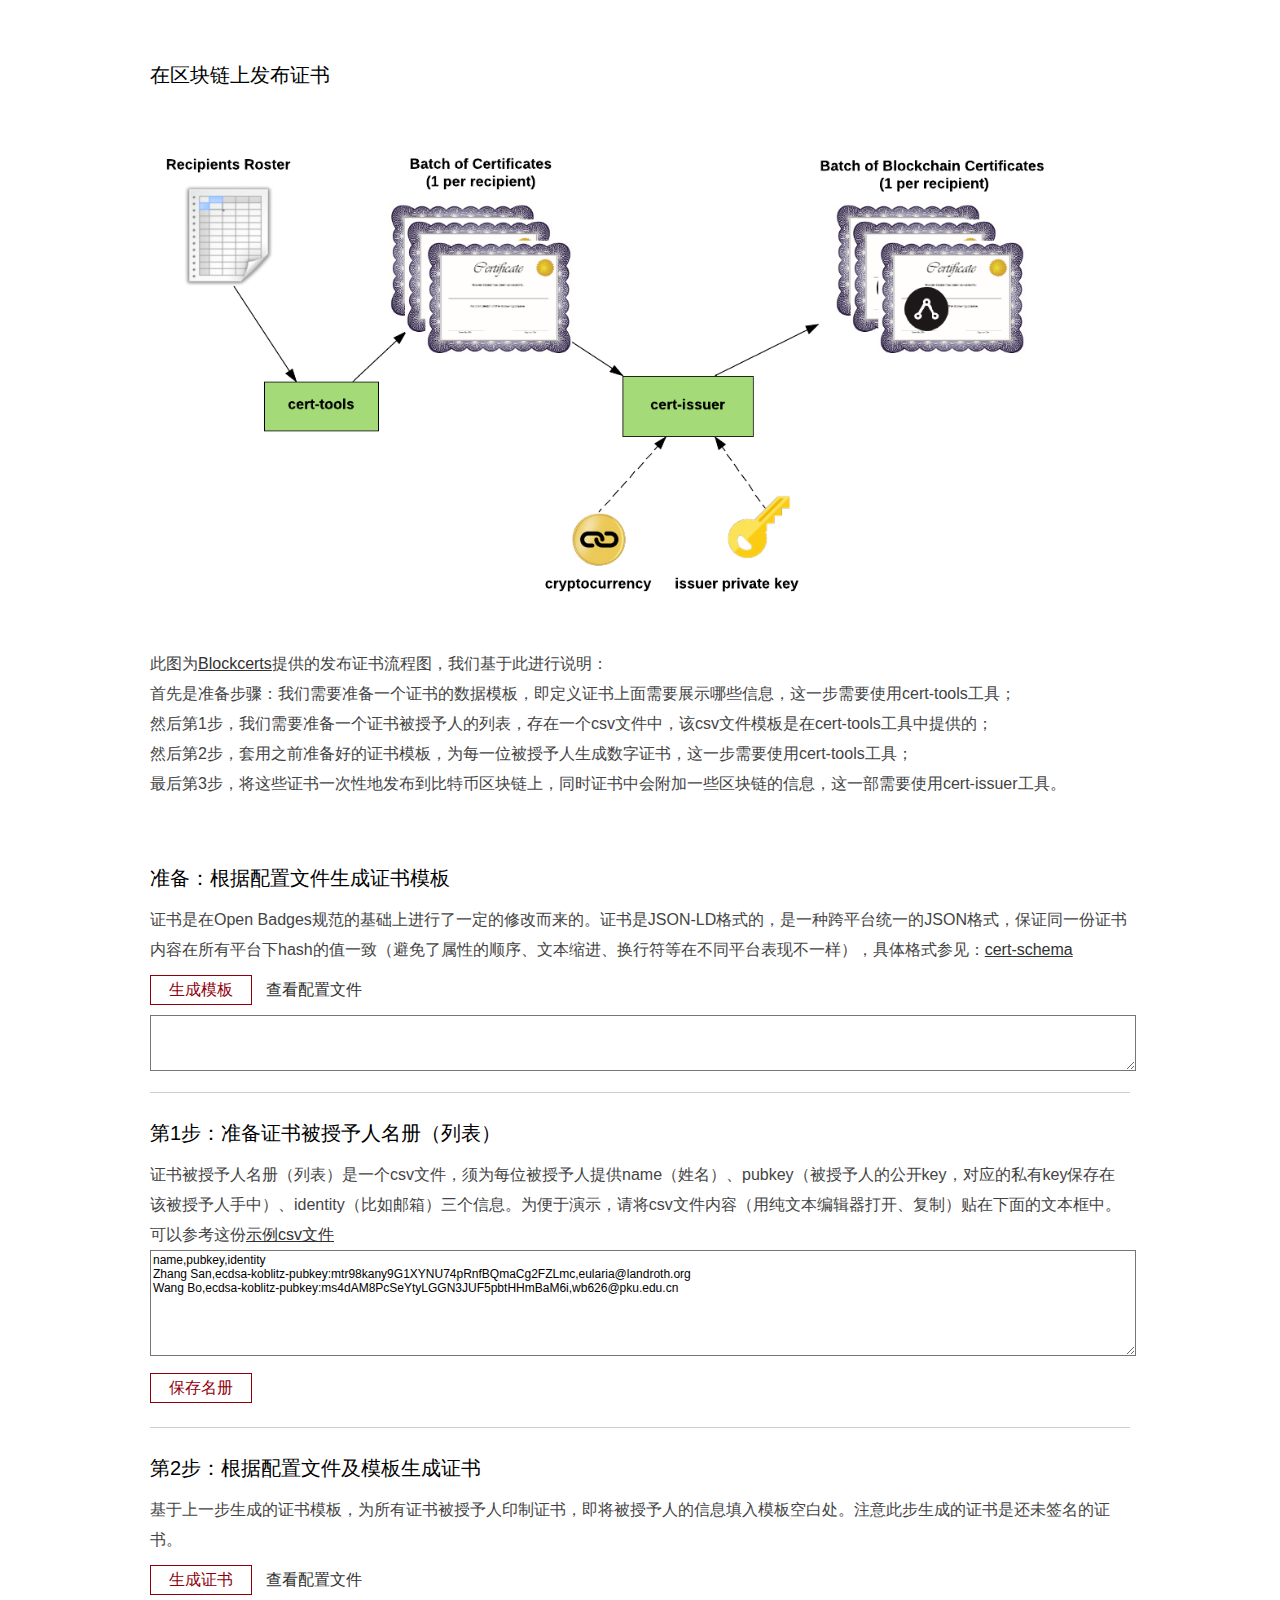
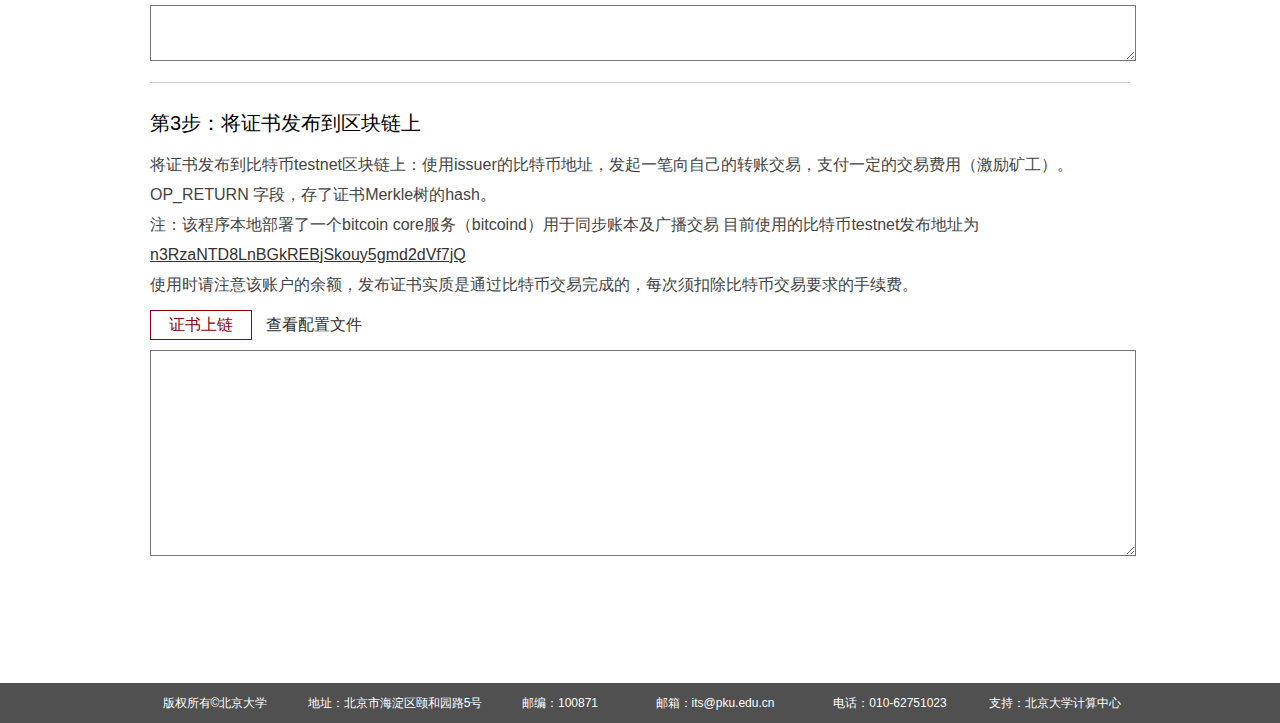
==== issuer.html @ bd245323 "re-org web pages" ====
<!DOCTYPE html>
<html>
<head>
    <meta charset="utf-8">
    <meta http-equiv="X-UA-Compatible" content="IE=edge;chrome=1">
    <meta name="viewport" content="width=device-width,initial-scale=1.0,maximum-scale=1.0,user-scalable=no"/>
    <meta name="apple-mobile-web-app-status-bar-style" content="black"/>
    <meta name="format-detection" content="telephone=no"/>
    <script src="resource/js/myjs.js"></script>
    <link href="resource/css/base.css" rel="stylesheet" type="text/css">
    <link href="resource/css/index.css" rel="stylesheet" type="text/css">
    <link href="resource/css/inner.css" rel="stylesheet" type="text/css">
    <script src="resource/js/webcomponents-loader.js"></script>
    <script src="resource/js/main.js"></script>
</head>
<body>

<div class="main-body">
    <div class="content">
        <div class="col_lg_10  top"></div>
        <div class="col_lg_10  col_md_10">
            <div class="mainContent">
                <div class="article">
                    <table class="no-border-table">
                        <tr>
                            <td style="height:40px; line-height:40px;">
                                <span class="category">在区块链上发布证书</span><br>
                            </td>
                        </tr>
                    </table>

                    <p><img style="width:100%;" src="./resource/image/issuing_process.png" alt="发布证书的流程"/></p>

                    <p>此图为<a href="https://www.blockcerts.org/" target="_blank"
                             style="text-decoration:underline;">Blockcerts</a>提供的发布证书流程图，我们基于此进行说明：<br>
                        首先是准备步骤：我们需要准备一个证书的数据模板，即定义证书上面需要展示哪些信息，这一步需要使用cert-tools工具；<br>
                        然后第1步，我们需要准备一个证书被授予人的列表，存在一个csv文件中，该csv文件模板是在cert-tools工具中提供的；<br>
                        然后第2步，套用之前准备好的证书模板，为每一位被授予人生成数字证书，这一步需要使用cert-tools工具；<br>
                        最后第3步，将这些证书一次性地发布到比特币区块链上，同时证书中会附加一些区块链的信息，这一部需要使用cert-issuer工具。<br>
                    </p>
                    <br>

                    <form method="GET" action="">
                        <p>
                            <text id="main_text" value="初始化中......"></text>
                        </p>
                        <div id="div_main1" style="display: none;">
                            <p><br/></p>
                            <table class="no-border-table">
                                <tr>
                                    <td style="height:40px; line-height:40px;">
                                        <span class="category">准备：根据配置文件生成证书模板</span>
                                    </td>
                                </tr>
                            </table>
                            <p>证书是在Open
                                Badges规范的基础上进行了一定的修改而来的。证书是JSON-LD格式的，是一种跨平台统一的JSON格式，保证同一份证书内容在所有平台下hash的值一致（避免了属性的顺序、文本缩进、换行符等在不同平台表现不一样），具体格式参见：<a
                                        href="https://github.com/blockchain-certificates/cert-schema" target="_blank"
                                        style="color:8f000b;text-decoration:underline;">cert-schema</a></p>

                            <table class="no-border-table" style="padding:0px;margin:0 auto;">
                                <tr>
                                    <td>
                                        <a class="btn" type="submit" id="btn_template"
                                           onclick="doTemplate(); return false">生成模板</a>
                                        <a class="pku-red" id="config_template" style="display:"
                                           href="http://115.27.243.20/cert-demo/conf_tools.ini"
                                           target="_blank">查看配置文件</a>
                                        <a class="pku-red" id="file_template" style="display:none"
                                           href="http://115.27.243.20/cert-demo/certificate_templates/test.json"
                                           target="_blank">模板文件</a>
                                    </td>
                                </tr>
                            </table>
                            <textarea id="ta_template" readonly="readonly"
                                      style="width:100%;height:50px;overflow:auto;"></textarea>
                            <table class="no-border-table">
                                <tr>
                                    <td class="split">
                                        <hr class="pku-grey-hr"/>
                                    </td>
                                </tr>
                            </table>
                            <table class="no-border-table">
                                <tr>
                                    <td style="height:40px; line-height:40px;">
                                        <span class="category">第1步：准备证书被授予人名册（列表）</span>
                                    </td>
                                </tr>
                            </table>
                            <p>
                                证书被授予人名册（列表）是一个csv文件，须为每位被授予人提供name（姓名）、pubkey（被授予人的公开key，对应的私有key保存在该被授予人手中）、identity（比如邮箱）三个信息。为便于演示，请将csv文件内容（用纯文本编辑器打开、复制）贴在下面的文本框中。可以参考这份<a
                                        href="http://115.27.243.20/cert-demo/sample_roster_testnet.csv" target="_blank"
                                        style="color:8f000b;text-decoration:underline;">示例csv文件</a></p>
                            <textarea id="ta_roster" style="width:100%;height:100px;overflow:auto;">name,pubkey,identity
Zhang San,ecdsa-koblitz-pubkey:mtr98kany9G1XYNU74pRnfBQmaCg2FZLmc,eularia@landroth.org
Wang Bo,ecdsa-koblitz-pubkey:ms4dAM8PcSeYtyLGGN3JUF5pbtHHmBaM6i,wb626@pku.edu.cn</textarea>
                            <table class="no-border-table" style="padding:0px;margin:0 auto;">
                                <tr>
                                    <td>
                                        <a class="btn" type="submit" id="btn_roster" onclick="doRoster(); return false"
                                           disabled="true">保存名册</a>
                                        <a class="pku-red" id="file_roster" style="display:none"
                                           href="http://115.27.243.20/cert-demo/roster_testnet.csv" target="_blank">已保存的名册</a>
                                    </td>
                                </tr>
                            </table>
                            <table class="no-border-table">
                                <tr>
                                    <td class="split">
                                        <hr class="pku-grey-hr"/>
                                    </td>
                                </tr>
                            </table>
                            <table class="no-border-table">
                                <tr>
                                    <td style="height:40px; line-height:40px;">
                                        <span class="category">第2步：根据配置文件及模板生成证书</span>
                                    </td>
                                </tr>
                            </table>
                            <p>基于上一步生成的证书模板，为所有证书被授予人印制证书，即将被授予人的信息填入模板空白处。注意此步生成的证书是还未签名的证书。</p>
                            <table class="no-border-table" style="padding:0px;margin:0 auto;">
                                <tr>
                                    <td>
                                        <a class="btn" type="submit" id="btn_certificate"
                                           onclick="doCertificate(); return false" disabled="true">生成证书</a>
                                        <a class="pku-red" id="config_certificate" style="display:"
                                           href="http://115.27.243.20/cert-demo/conf_tools.ini"
                                           target="_blank">查看配置文件</a>
                                        <a class="pku-red" id="file_certificate" style="display:none"
                                           href="http://115.27.243.20/cert-demo/unsigned_certificates/" target="_blank">未签名证书文件</a>
                                    </td>
                                </tr>
                            </table>
                            <textarea id="ta_certificate" readonly="readonly"
                                      style="width:100%;height:50px;overflow:auto;"></textarea>
                            <table class="no-border-table">
                                <tr>
                                    <td class="split">
                                        <hr class="pku-grey-hr"/>
                                    </td>
                                </tr>
                            </table>
                            <table class="no-border-table">
                                <tr>
                                    <td style="height:40px; line-height:40px;">
                                        <span class="category">第3步：将证书发布到区块链上</span>
                                    </td>
                                </tr>
                            </table>
                            <p>将证书发布到比特币testnet区块链上：使用issuer的比特币地址，发起一笔向自己的转账交易，支付一定的交易费用（激励矿工）。OP_RETURN
                                字段，存了证书Merkle树的hash。<br>
                                注：该程序本地部署了一个bitcoin core服务（bitcoind）用于同步账本及广播交易 目前使用的比特币testnet发布地址为<a
                                        href="https://live.blockcypher.com/btc-testnet/address/n3RzaNTD8LnBGkREBjSkouy5gmd2dVf7jQ/"
                                        target="_blank" style="color:8f000b;text-decoration:underline;">n3RzaNTD8LnBGkREBjSkouy5gmd2dVf7jQ</a><br>
                                使用时请注意该账户的余额，发布证书实质是通过比特币交易完成的，每次须扣除比特币交易要求的手续费。

                            </p>

                            <table class="no-border-table" style="padding:0px;margin:0 auto;">
                                <tr>
                                    <td>
                                        <a class="btn" type="submit" id="btn_issuer" onclick="doIssuer(); return false"
                                           disabled="true">证书上链</a>
                                        <a class="pku-red" id="config_issuer" style="display:;"
                                           href="http://115.27.243.20/cert-demo/conf_issuer.ini"
                                           target="_blank">查看配置文件</a>
                                        <a class="pku-red" id="file_issuer" style="display:none;"
                                           href="http://115.27.243.20/cert-demo/blockchain_certificates/"
                                           target="_blank">已上链证书文件</a>
                                    </td>
                                </tr>
                            </table>
                            <textarea id="ta_issuer" readonly="readonly"
                                      style="width:100%;height:200px;overflow:auto;"></textarea>
                            <table class="no-border-table" style="padding:0px;margin:0 auto;">
                                <tr>
                                    <td>
                                        <div id="div_issuer_tx" style="display: none"><a class="pku-red"
                                                                                         id="issuer_tx_verify" href=""
                                                                                         target="_blank">验证交易</a></div>
                                    </td>
                                </tr>
                            </table>
                        </div>
                    </form>

                </div>
            </div>
        </div>
    </div>
</div>
<footer class="footer">
    <section class="fot_bot">
        <span class="copyright">版权所有©北京大学</span>
        <span class="addr">地址：北京市海淀区颐和园路5号</span>
        <span class="postcode">邮编：100871</span>
        <span class="email">邮箱：its@pku.edu.cn</span>
        <span class="telephone">电话：010-62751023</span>
        <span class="tech-sup">支持：<a href="http://cc.pku.edu.cn">北京大学计算中心</a></span>
    </section>
</footer>
</body>
</html>
---- resource/css/base.css ----
@charset "utf-8";
/***************
This is for BASE, including header and footer
***************/
html, body, div, object, iframe, h1, h2, h3, h4, h5, h6, p, blockquote, pre, a, abbr, acronym, address, figure, figcaption, code, del, dfn, em, image, q, dl, dt, dd, ol, ul, li, fieldset, form, legend, table, tf, tr, th {
	/* 为了确保办公通知公告内容的正常显示，删除了SPAN的默认样式 */
	border: 0px;
	padding: 0px;
	/*font-size: 100%;*/
	margin: 0px;
	font-family: 'Microsoft Yahei',"Lucida Grande", "Tahoma","Arial", "Helvetica", "sans-serif";
	-webkit-font-smoothing: subpixel-antialiased;
	font-weight:normal;
}
body {
	color: #565656;
	line-height: 20px;
	font-size: 12px;
	margin: 0px;
}
input, textarea, select {
	font-family: 'Microsoft Yahei',"Lucida Grande", "Tahoma","Arial", "Helvetica", "sans-serif";
	background-color: #FFFFFF;
	font-size:12px;
	outline:none;
}
input::-ms-clear { display: none; }
input::-webkit-search-cancel-button { display: none; }
img {
	border: 0px;
	vertical-align:bottom;
	-ms-interpolation-mode: bicubic;
}
a, a:link {
	text-decoration: none;
   color: #323232;
}
a:hover {
	text-decoration:none;
	color:#8f000b;
}
ul{
	list-style-type:none;
}
.pku-red{
   color:#8f000b;
}
.pku-red-2{
   color:#AC0000;
}
.pku-red-3{
   color:#A90000;
}
.pku-gold{
   color:#dda813;
}
.pku-gray{
   color:#565656;
}
.pku-grey{
   color:#CECECE;
}
.pku-green{
   color:#00A105;
}
.black{
  color:#000;
}
.white{
  color:#FFF;
}
.pku-grey-hr{
   height:1px;
   border:none;
   border-top:1px solid #cecece;
}
.icon-space-right{
   margin-right:3px;
}
.icon-space-left{
   margin-left:3px;
}
.left {
	float: left;
}
.right {
	float: right;
}
.clearfix:after {
	display:block;
	content:'';
	clear:both;
	height:0px;
	visibility: hidden;
}
.yahei {
	font-family:"Microsoft Yahei", Arial;
}
h1, h2, h3, h4 {
	font-family:"Microsoft Yahei", Arial;
}
.relative {
	position:relative;
}
.clearfix {
*display:inline-block;
*zoom:1;
*vertical-align:top;
}
/* Add by PKU zb 2014.9.1 */
.clearfix1 {
*display:inline-block;
*zoom:1;
*vertical-align:top;
line-height:35px
}
.clear{
	clear:both;
}
.clear_f {
	clear:both;
}
 *::selection {
 background:#A90000;
 color: #FFFFFF;
 text-shadow: none;
}
 *::-moz-selection {
 background: #A90000;
 color: #FFFFFF;
 text-shadow: none;
}
.ie6 {
	text-align:center;
	font-size:14px;
	line-height:60px;
}
.ie6 span {
	float:right;
	margin-right:30px;
	cursor:pointer;
}
.blankspace {
	height:1.5em;
	overflow:hidden;
	margin:0;
	padding:0;
	clear:both;
}
/*comm used header,content,footer*/

.mainWrap {
	width:1000px;
	margin:auto;
}
/*
.header {
	background:#fff url(../img/bg.jpg) repeat-x top
}
*/

.header{
   overflow:hidden;
}
.header .topLine {
}
.header .topWrap {
	padding:0;
	/* background:#7f0101 url(../img/pkucloud1h100.png) no-repeat top right; LHY */
	/* background:#8f000b url(../img/pkucloud1h100.png) no-repeat top right;  zb */
	background:#8c0000 url(../img/img_xnmh.gif) no-repeat top right;
	/* border-top:0px solid #c40000;
	border-bottom:0px solid #600000;*/
}
.header .topWrap .mainWrap{
	height:100px;
}
.header .logo {
	float:left;
	_display:inline;
	padding-top:20px;
	/*padding-left:15px;*/
}
.header .logo a{
	float:left;
	display:inline;
}
.header .logo img{
	width:213px;
}
.header .logo a.sub_logo {
	float:left;
	display:inline;
	margin-top:15px;
   margin-left:15px;
	padding-left:15px;
   padding-top:2px;
   color:#FFFFFF;
   font-size:30px;
   height:30px;
   border-left:solid 1px #fff;
}
.header .logo a.sub_logo:hover {
	color:#CECECE;
}
.header .logo a.sub_logo span.logo_hotline {
	font-family:Georgia;
}
.header .topWrap .slogan {
	position:absolute;
   right:440px;
   top:42px;
	color:#FFFFFF;
   font-size:30px;
}
.header .topWrap .slogan img {
	width:80px;
	height:80px;
}
.header .subnavLeft {
	padding-left:10px;
}
.header .logon {
	float:left;
	_display:inline;
	height:20px;
}
.header .logon .inp {
	border:0;
	height:16px;
   line-height:16px;
	width:120px;
	/* border:1px solid #821514;*/
	margin-top:2px;
   margin-right:5px;
	padding-left:5px;
   padding-right:5px;
	float:left;
	_display:inline;
	background:#AC0000;
   color:#eee;
	-webkit-border-radius:2px;
	-moz-border-radius:2px;
	border-radius:2px;
	opacity: 0.8;
	filter:alpha(opacity=80);
}
.header .logon .inp:hover {
	background:#fff;
   color:#000;
	opacity:1
}
.header .logon .btn{
	height:18px;
   width:30px;
	padding:0 5px;
 *padding:0 5px 0 8px;
   margin-top:0px;
	line-height:18px;
	text-align:center;
	border:0;
	float:left;
	font-size:14px;
	_display:inline;
	color:#fff;
	cursor:pointer;
}
.header .logon #btn-logon{
}

.header .search {
	float:right;
	_display:inline;
	/*padding-right:10px;*/
   height:20px;
}
.header .search .inp {
	border:0;
	height:17px;
    line-height:17px;
    width:130px;
	/* border:1px solid #821514;
	margin-top:1px;*/
	padding:1px 5px 2px 5px;
   vertical-align:middle;
	float:left;
	_display:inline;
	background:#AC0000;
   color:#eee;
	-webkit-border-radius:2px;
	-moz-border-radius:2px;
	border-radius:2px;
	opacity: 0.8;
	filter:alpha(opacity=80);
}
.header .search .inp:hover {
	background:#fff;
   color:#000;
	opacity:1
}
.header .search .btn {
	height:22px;
	padding:0 8px;
 *padding:0 8px 0 12px;
	line-height:21px;
	text-align:center;
	border:0;
	float:left;
	font-size:12px;
	_display:inline;
	color:#fff;
	cursor:pointer;
 *background:url(search_normal.png) 0 3px no-repeat;
}
.header .search .btn:hover {
 *background:url(search_normal.png) 0 3px no-repeat;
}
.header .subNav {
	background:#700005; 
	border-bottom:0px solid #700005;
}
.header .subNav .onlymobileshow{
	display:none;
}
.header .subNav .menu {
	display:none;
}
.header .subNav li {
	float:left;
	_display:inline;
	padding:6px 2px 6px 3px;
   height:20px;
   line-height:20px;
	position:relative;
	z-index:999;
	zoom:1;
}
.header .subNav li a {
	display:block;
/* ZB	font-size:12px; */
	font-size:14px;
	color:#e5e3e3;
	padding:0 5px;
   height:20px;
   line-height:20px;
	/* text-shadow:0px 2px 1px #600000; */
	filter:dropshadow(color=#600000, offx=0, offy=2);
}
.header .subNav li a:hover, .header .subNav li a:focus, .header .subNav li a.hover {
	color:#fff;
}
.header .subNav li.current {
	background:#fff;
}
.header .subNav li.current a {
	color:#444;
	text-shadow:0px 2px 1px #f3f3f3;
	filter:dropshadow(color=#f3f3f3, offx=0, offy=2);
}
.header .subNavRight {
	float:right!important;
}
.header .subNav #mobileNav ul {
   height:120px;
   width:640px;
}
.header .subNav #mobileNav li {
   padding: 2px 2px 2px 2px;
   line-height:40px;
   height:36px;
   width:154px;
   float:left;
}
.header .subNav #mobileNav li a {
   line-height:36px;
   height:36px;
}
.header .subNav #mobileNav li form{
   height:40px;
   line-height:40px;
}
.header .subNav #mobileNav li form input {
   width:80px;
   float:left;
   opacity:0.8;
   background-color:#fff;
   border:1px solid #C4C4C4;
   margin-left:8px;
   margin-right:3px;
   margin-top:12px;
}
.header .subNav #mobileNav li form a {
   height:40px;
   line-height:40px;
}
.header .subNav #mobileNav li a {
   font-size:14px;
   color:#000;
   float:left;
}
.header .nav {
	/* float:right;
	_display:inline;
	margin-top:25px;*/
	background-color:#EFEFEF;
}
.header .nav .menu {
	display:none;
}
header .nav #nav{
	/* text-align:center; */
	margin:auto;
	width:1000px;
}
.header .nav li {
	float:left;
	_display:inline;
	padding:0 30px 0 29px;
	+padding:0 29px 0 28px;
	z-index:999;
	zoom:1;
}
.header .nav li.nav_first {
        padding-left:0px;
}
.header .nav li.nav_last {
        padding-right:0px;
} 
.header .nav li a.current {
/* PKU	background: url(nav_cur.png) bottom repeat-x */
	background: url(../img/nav_cur_red.png) bottom repeat-x;
   /*color:#fff;
	background:#8f000b;*/
}
.header .nav li a {
	display:block;
	line-height:43px;
/* ZB	font-size:15px; */
	font-size:18px;
/* PKU	color:#fff; */
	color:#333;
	/* padding:0 12px;
 *padding:0 13px; */
  text-align:center;
  width:80px;
  -webkit-transition-duration:.3s;
  -moz-transition-duration:.3s;
  -o-transition-duration:.3s;
  transition-duration:.3s;
	-ms-transition-duration:0s;
}
.header .nav li a:hover, .header .nav li:hover a{
   color:#fff;
   background:#8C0000;
}
.header .nav li a i {
	padding:0;
 *margin:0 -5px 0 5px;
}
.header .nav li a i:before {
	margin-right:-4px;
}

.header .caret {
	display: inline-block;
	width: 0;
	height: 0;
	margin-left: 2px;
	vertical-align: middle;
	border-top: 4px solid;
	border-right: 4px solid transparent;
	border-left: 4px solid transparent;
}

#nav .minfoWrap {
	position:absolute;
	background:#fff;
/* PKU */
	border-top: 0px solid #8f000b;
/* PKU 	top:132px; */
/* PKU
	top:131px;
*/
	left:0%;
	width:100%;
	z-index:2;
	padding:2em 0;
	display:none;
	/* -webkit-box-shadow:0 6px 12px #838383;
	-moz-box-shadow:0 6px 12px #838383;
	box-shadow:0 10px 20px rgba(0, 0, 0, 0.63); */
}
#nav .minfoWrap_inner {
	width:1200px;
	background:#fff;
	margin:0 auto;
}
#nav ul.last {
	right:2px;
}
#nav ul li {
	float:none;
	display:block;
	padding:0;
	margin:0;
}
#nav ul li a {
	background:#fff;
	line-height:24px;
	font-size:14px;
	color:#565656;
/* PKU	padding:0 0 0 20px; */
	padding:0 0 0 0px;
}
.header .nav #nav li .sub-nav{
   position:absolute;
   z-index:4;
   display:none;
}
.header .nav #nav .sub-nav li a{
   background:#A90000;
   color:#fff;
   line-height:16px;
	font-size:14px;
   text-align:left;
   width:200px;
   padding:10px 0px 10px 60px;
}
.header .nav #nav .sub-nav li a .more{
   float:right;
   padding-right:10px;
}
.header .nav #nav .sub-nav li a i{
   float:right;
   padding-right:10px;
}
.header .nav #nav .sub-nav li a:hover{
   background:#9c0000;
}
.header .nav #nav li .sub-nav .sub-nav-s{
   position:relative;
   z-index:4;
   display:none;
}
.header .nav #nav .sub-nav .sub-nav-s li a{
   width:186px;
   padding-left:74px;
}
.readmore {
//	text-transform: uppercase;
	font-size: 15px!important;
	box-shadow: none;
	color: #8f000b!important;
	display:inline !important;
	-webkit-transition: 400ms !important;
	-moz-transition: 400ms !important;
	-o-transition: 400ms !important;
	transition: 400ms !important;
}
.readmore:hover {
	text-shadow: none;
	box-shadow: none !important;
	color:#333!important;
}
.readmore1 {
//	text-transform: uppercase;
	font-size: 15px!important;
	box-shadow: none;
	color: #000000!important;
	display:inline !important;
	-webkit-transition: 400ms !important;
	-moz-transition: 400ms !important;
	-o-transition: 400ms !important;
	transition: 400ms !important;
}
.readmore1:hover {
	text-shadow: none;
	box-shadow: none !important;
	color:#8f000b!important;
}
.fl {
	float:left;
}
.fr {
	float:right;
}
.main-body{
  width:100%;
  max-width:1380px;
  min-height:450px;
  margin:0 auto;
  overflow:hidden;
}

.footer{
   width: 100%;
   height:40px;
   background: #505050;
   margin-top:40px;
}
.footer .footWrap {
	background:#ededed;
	padding:40px 0;
	border-top: #dfdfdf 1px solid;
}
.footer .footWrap li {
	width:150px;
	float:left;
	_display:inline;
}
.footer .footWrap h4 {
	padding-bottom:8px;
}
.footer .footWrap h4 a {
	font-size:15px;
	color:#333;
}
.footer .footWrap h4 a:hover {
	color:#8f000b
}
.footer .footWrap a {
	color:#787878;
	display:block;
	line-height:24px;
	text-align:center;
}
.footer .footWrap a:hover {
	color:#8f000b;
}
.footer .copyrights {
	color:#f8f8f8;
	padding:15px 0;
	line-height:22px;
	background:#821514;
	border-top:#8f000b;
}
.footer .copyrights .info {
	float:left;
}
.footer .copyrights .info span {
	padding-right:24px;
}
.footer .copyrights .icp {
	float:right;
}
.footer .copyrights .copy {
	display:block;
}
.fot_bot{
   width:1000px; 
   margin:0 auto;
   font-size: 12px;
   overflow: hidden;
   color: #fff;
   text-align: center;
   height:40px;
   line-height: 40px;
   background: #505050;
}
.fot_bot span{
   display:inline-block;
   float:left;
   width:160px;
   padding: 0 15px;
}
.fot_bot span a{
   color: #fff;
}
.fot_bot span a:hover{
   color: #EEE;
}
.fot_bot .copyright{
   width:120px;
}
.fot_bot .addr{
   width:180px;
}
.fot_bot .postcode{
   width:90px;
}
.fot_bot .telephone{
   width:130px;
}
.fot_bot .email{
   width:160px;
}
.fot_bot .tech-sup{
   width:140px;
}

._plugMasklayer {
	background: none repeat scroll 0 0 #FFFFFF;
	display: none;
	height: 100%;
	left: 0;
	opacity: 0.8;
	filter:alpha(opacity=80);
	_position: absolute;
	position:fixed;
	top: 0;
	width: 100%;
	z-index: 9998;
	bottom:0;
}
._plugLayer {
	background: none repeat scroll 0 0 #FFFFFF;
	display: none;
	left: 50%;
	top: 50%;
	border:1px solid #609;
	_position: absolute;
	position:fixed;
	z-index: 9999;
}
/*action*/
.ssubNav {
	display:none;
}

 @media screen and (max-width:1024px) {
    
   .mainWrap {
    width:800px;
    margin:0 auto;
   }
   .header .nav #nav{
   	width:800px;
   }
   .header .nav #nav .minfoWrap .minfoWrap_inner div.fl{
   	display:none;
   }
    .header .nav li {
     /*padding: 0 24px 0 24px;
     padding:0 10px 0 9px;
	  +padding:0 9px 0 8px;*/
   }
    .header .nav li a {
    /*font-size:14px;
    padding:0 9px;
    width:100px;*/
   }
    #nav ul {
    width:100px;
   }

    #nav ul.fl{
    width:160px;
   }
    #nav ul.fl a {
    width:150px;
   }
   
   .header .nav #nav .sub-nav li a{
      line-height:25px;
   	font-size:12px;
      line-height:12px;
      width:160px;
      padding-left:42px;
   }
   .header .nav #nav .sub-nav .sub-nav-s li a{
      width:148px;
      padding-left:54px;
   }
    .footer .footWrap li {
    width:120px;
    overflow:hidden;
   }
   .footer{
      height:102px;
   }
   .fot_bot{
      width:400px;
      height:78px;
      padding:12px 0;
      line-height:26px;
   }
   .fot_bot span{
      text-align:left;
   }
   .fot_bot .copyright{
      width:150px;
   }
   .fot_bot .postcode{
      width:150px;
   }
   .fot_bot .telephone{
      width:150px;
   }
   .fot_bot .email{
      width:170px;
   }
   .fot_bot .tech-sup{
      width:170px;
   }
   .header .topWrap {
   height:auto;
   }
}
@media screen and (max-width:1200px) {
	.header .topWrap .slogan {
	   position:absolute;
	   right:390px;
	   top:42px;
		color:#FFFFFF;
	   font-size:30px;
	}
}
@media screen and (max-width:1000px) {
	.header .topWrap .slogan {
		position:absolute;
	   right:340px;
	   top:42px;
		color:#FFFFFF;
	   font-size:30px;
	}
}
@media screen and (max-width:900px) {
	.header .topWrap .slogan {
		position:absolute;
	   right:280px;
	   top:42px;
		color:#FFFFFF;
	   font-size:30px;
	}
}
 @media screen and (max-width:800px) {
    
    .mainWrap {
    width: calc(100% - 40px);
    padding-left:20px;
    padding-right:20px;
   }
   .mainWrap02 {
    position:relative;
    display:block;
    background:#444;
   }
   #nav .minfoWrap {
    left:50%;
    margin-left:-380px;
    width:760px;
   }
   /* .header .topWrap {
    position:relative;
   }*/
  /* .header .search {
    float:none;
    position:absolute;
    width:100%;
    top:0px;
    margin-top:10px;
   }
   .header .search .ext {
    float:right;
    padding:4px 30px 10px 0;
   }
    .header .search .ext a {
    color:#fff;
   }
    .header .search .inp {
    border:0;
    margin-left:20px;
    height:14px;
    width:130px;
    background:#fff;
   }
    .header .search .btn {
    height:20px;
    line-height:20px;
    font-size:12px;
   }*/
   .subNav .ssubNav {
   /*display:block;*/
  /* PKU
   line-height:44px;
   PKU font-size:18px; */
   width:calc(100% - 40px);
   font-size:14px;
   padding:0px 20px;
   cursor:pointer;
   color:#fff;
   /*background:#5e0000;     ZB   */
   background:#700005;   /*  ZB   */
	cursor:pointer;
	display:none;
	/*padding-top:10px;*/
	-ms-transition: all 0.4s ease-in-out 0s;
	-webkit-transition: all 0.4s ease-in-out 0s;
	-o-transition: all 0.4s ease-in-out s;
	-moz-transition: all 0.4s ease-in-out s;
	transition: all 0.4s ease-in-out 0s;
  }
  .header .subNavLeft{
      display:block;
      float:left;
  }
  .navline {
   	width:16px;
   	height:2px;
   	border-radius:2px;
   	background-color:#FFF;
   	display:block;
   	margin-bottom:3px;
   	-ms-transition: all 0.4s ease-in-out 0s;
   	-webkit-transition: all 0.4s ease-in-out 0s;
   	-o-transition: all 0.4s ease-in-out s;
   	-moz-transition: all 0.4s ease-in-out s;
   	transition: all 0.4s ease-in-out 0s;	
   }
   .navline1{
   	transform:translateY(5px) rotate(45deg);
   	-ms-transform:translateY(5px) rotate(45deg);
   	-webkit-transform:translateY(5px) rotate(45deg);
   	-o-transform:translateY(5px) rotate(45deg);
   	-moz-transform:translateY(5px) rotate(45deg);
   	-ms-transition: all 0.4s ease-in-out 0s;
   	-webkit-transition: all 0.4s ease-in-out 0s;
   	-o-transition: all 0.4s ease-in-out s;
   	-moz-transition: all 0.4s ease-in-out s;
   	transition: all 0.4s ease-in-out 0s;
   }
   .navline2{
   	background-color:#700005;
   	-ms-transition: all 0.4s ease-in-out 0s;
   	-webkit-transition: all 0.2s ease-in-out 0s;
   	-o-transition: all 0.2s ease-in-out s;
   	-moz-transition: all 0.2s ease-in-out s;
   	transition: all 0.2s ease-in-out 0s;
   }
   .navline3{
   	transform:translateY(-5px) rotate(-45deg);
   	-ms-transform:translateY(-5px) rotate(-45deg);
   	-webkit-transform:translateY(-5px) rotate(-45deg);
   	-o-transform:translateY(-5px) rotate(-45deg);
   	-moz-transform:translateY(-5px) rotate(-45deg);
   	-ms-transition: all 0.4s ease-in-out 0s;
   	-webkit-transition: all 0.4s ease-in-out 0s;
   	-o-transition: all 0.4s ease-in-out s;
   	-moz-transition: all 0.4s ease-in-out s;
   	transition: all 0.4s ease-in-out 0s;
   }
   .header .subnavLeft {
   /*padding-top:30px;*/
   }
   /*.header .subNav li {
   float:left;
   padding:8px 12px 4px 0;
   height:20px;
   line-height:20px;
   border:none;
   }
   .header .subNav li a {
   padding:0px;
   font-size:14px;
   color: #f5f5f5;
   }*/
   .header .subNav .ssubNav li{
      padding:6px 12px 6px 0;
      height:20px;
      line-height:20px;
   }
   .minfoWrap {
   display:none!important;
   }
    .header .topWrap {
    height: auto;
     /* padding:20px 0 0;*/
     
   }
   
    .header .nav {
    background:#efefef;
    border:0;
    /* margin-top:20px;*/
   }
    .header .nav .menu {
    display:none;
   line-height:44px;
    line-height:38px;   /*   ZB   */
    font-size:18px;
    padding:0 20px;
    cursor:pointer;
    color:#22132d;
   }
    .header .nav .menu .menuicon {
    float:right;
    color:#22132d;
   }
   .header .nav #nav{
   	width:100%;
   }
    .header .nav li {
     /*padding: 0 24px 0 24px;
     padding:0 11px 0 11px;
   	+padding:0 10px 0 10px;*/
     padding:0 35px 0 32px;
	  +padding:0 34px 0 31px;
   }
    .header .nav li.nav_first{
      padding-left:20px;
    } 
    .header .nav li a {
    /*font-size:13px;
    padding:0 9px;
    width:100px;*/
   }
   /* .header .nav ul {
    display:none;
   }
    .header .nav li {
    float:none;
    padding:0;
    border-top:1px solid #ddd;
    background:#fff;
    overflow:hidden;
   }
    .header .nav li a {
    font-size:12px;
    text-indent:20px;
    line-height:30px;
    color:#333;
    width:auto;
    text-align:left;
   }*/
   .header .nav #nav .sub-nav li a{
      line-height:25px;
   	font-size:12px;
      line-height:12px;
      width:130px;
      padding-left:28px;
   }
   .header .nav #nav .sub-nav .sub-nav-s li a{
      width:118px;
      padding-left:40px;
   }
   .header .subNav #mobileNav ul {
      height:80px;
   }
   
    .footer .footWrap li {
    width:190px;
    height:200px;
    overflow:hidden;
   }
    .footer .copyrights {
    text-align:center;
   }
    .footer .copyrights .info {
    float:none;
    display:block;
   }
    .footer .copyrights .icp {
    float:none;
    display:block;
   }
   .header .logo {
      /*float:none;*/
      display:block;
      width:424px;
      height:60px;
      margin:0 auto;
      padding-bottom:0;
   }
   .header .nav {
   float:none;
   }
   .header .topWrap {
   height:auto;
   }
   .header .topWrap .slogan {
   	display:none;
   }
   .minfoWrap {
   display:none!important;
   }
}
 @media screen and (max-width:640px) {
  .mainWrap02 {
  position:relative;
  display:block;
  background:#444;
  }
  /* .header .topWrap {
   position:relative;
  }*/
  .header .topWrap .mainWrap{
   	height:100px;
   }
  .header .logo {
      margin:auto;
      padding-left:0px;
   	padding-top:28px;
   	padding-bottom:27px;
      height:45px;
      width:311px;
   }
   .header .logo img{
      width:160px;
    }
   .header .logo a.sub_logo {
   	margin-top:10px;
      font-size:20px;
   }
   
  /* .header .search {
   float:none;
   position:absolute;
   width:100%;
   top:0px;
   margin-top:10px;
  }
   .header .search .ext {
   float:right;
   padding:4px 30px 10px 0;
  }
   .header .search .ext a {
   color:#fff;
  }
   .header .search .inp {
   border:0;
   margin-left:20px;
   height:14px;
   width:130px;
  }
   .header .search .btn {
   height:20px;
   line-height:20px;
   font-size:12px;
  }*/
   .header .topWrap {
   height: auto;
   /* padding:20px 0 0;*/
   background:#8c0000;
  }
   .header .nav {
   background:#efefef;
   border:0;
   /* margin-top:20px;*/
  }
   .header .nav .menu {
   display:none;
   line-height:44px;
   line-height:38px;   /*   ZB   */
   font-size:18px;
   padding:0 20px;
   cursor:pointer;
   color:#22132d;
  }
   .header .nav .menu .menuicon {
   float:right;
   color:#22132d;
  }
  .header .nav #nav{
   	width:100%;
   }
   .header .nav li {
     /*padding: 0 24px 0 24px;
     padding:0 5px 0 5px;
   	+padding:0 5px 0 5px;*/
     padding:0 15px 0 15px;
   }
   .header .subNav .ssubNav li{
      padding:6px 0px 6px 0px;
      height:20px;
      line-height:20px;
   }
    .header .nav li a {
    /*font-size:13px;
    padding:0 9px;
    width:86px;*/
   }
   /*.header .nav ul {
   display:none;
  }
   .header .nav li {
   float:none;
   padding:0;
   border-top:1px solid #ddd;
   background:#fff;
   overflow:hidden;
  }
   .header .nav li a {
   font-size:15px;
   text-indent:20px;
   color:#000;
  }*/
  .header .nav #nav .sub-nav li a{
      line-height:25px;
   	font-size:12px;
      line-height:12px;
      width:94px;
      padding-left:18px;
   }
   .header .nav #nav .sub-nav .sub-nav-s li a{
      width:82px;
      padding-left:30px;
   }
   .header .nav li a .thuicon-angle-down {
   display:none;
  }
    .header .subNav #mobileNav ul {
      height:120px;
      width:480px;
   }
   .footer .footWrap {
   padding:14px 0;
  }
   .footer .footWrap li {
   width:25%;
   height:auto;
  }
   .footer .footWrap a {
   display:none;
  }
   .footer .footWrap h4 a {
   display:block;
   font-size:12px;
   line-height:30px;
  }
   .footer .footWrap h4 {
   padding-bottom:0;
  }
   .footer .copyrights {
   text-align:center;
  }
   .footer .copyrights .info {
   float:none;
   display:block;
   padding:0 30px;
  }
   .footer .copyrights .info span {
   display:block;
   padding:0;
  }
   .footer .copyrights .icp {
   float:none;
   display:block;
  }
  .header .caret {
  display:none;
  }
  .subNav .ssubNav {
   /*display:block;*/
  /* PKU
   line-height:44px;
   PKU font-size:18px; 
   line-height:35px;
   line-height:32px;*/   /*   ZB   */
   font-size:14px;
   padding:0 20px;
   cursor:pointer;
   color:#fff;
   /*background:#5e0000;     ZB   */
   background:#700005;   /*  ZB   */
	cursor:pointer;
	display:none;
	/* padding-top:10px;*/
	-ms-transition: all 0.4s ease-in-out 0s;
	-webkit-transition: all 0.4s ease-in-out 0s;
	-o-transition: all 0.4s ease-in-out s;
	-moz-transition: all 0.4s ease-in-out s;
	transition: all 0.4s ease-in-out 0s;
  }
  .navline {
   	width:16px;
   	height:2px;
   	border-radius:2px;
   	background-color:#FFF;
   	display:block;
   	margin-bottom:3px;
   	-ms-transition: all 0.4s ease-in-out 0s;
   	-webkit-transition: all 0.4s ease-in-out 0s;
   	-o-transition: all 0.4s ease-in-out s;
   	-moz-transition: all 0.4s ease-in-out s;
   	transition: all 0.4s ease-in-out 0s;	
   }
   .navline1{
   	transform:translateY(5px) rotate(45deg);
   	-ms-transform:translateY(5px) rotate(45deg);
   	-webkit-transform:translateY(5px) rotate(45deg);
   	-o-transform:translateY(5px) rotate(45deg);
   	-moz-transform:translateY(5px) rotate(45deg);
   	-ms-transition: all 0.4s ease-in-out 0s;
   	-webkit-transition: all 0.4s ease-in-out 0s;
   	-o-transition: all 0.4s ease-in-out s;
   	-moz-transition: all 0.4s ease-in-out s;
   	transition: all 0.4s ease-in-out 0s;
   }
   .navline2{
   	background-color:#700005;
   	-ms-transition: all 0.4s ease-in-out 0s;
   	-webkit-transition: all 0.2s ease-in-out 0s;
   	-o-transition: all 0.2s ease-in-out s;
   	-moz-transition: all 0.2s ease-in-out s;
   	transition: all 0.2s ease-in-out 0s;
   }
   .navline3{
   	transform:translateY(-5px) rotate(-45deg);
   	-ms-transform:translateY(-5px) rotate(-45deg);
   	-webkit-transform:translateY(-5px) rotate(-45deg);
   	-o-transform:translateY(-5px) rotate(-45deg);
   	-moz-transform:translateY(-5px) rotate(-45deg);
   	-ms-transition: all 0.4s ease-in-out 0s;
   	-webkit-transition: all 0.4s ease-in-out 0s;
   	-o-transition: all 0.4s ease-in-out s;
   	-moz-transition: all 0.4s ease-in-out s;
   	transition: all 0.4s ease-in-out 0s;
   }
  .header .subnavLeft {
  padding-top:30px;
  }
  .header .subNav li {
  float:left;
  border:none;
  }
 
  /*.header .subNavRight li a {
  padding-left:17px;
  }
  .header .subNavRight {
  float:none!important;
  }*/
  .minfoWrap {
  display:none!important;
  }
}
@media screen and (max-width:500px) {
   .mainWrap02-w { /*用于适配内外头部不一样的显示*/
	  position:relative;
	  display:none;
	  background:#444;
	  }
	.subNav .ssubNav-w { /*用于适配内外头部不一样的显示*/
	   	display:block;
	   }
}
@media screen and (max-width:480px) {
    .header .subNav #mobileNav ul {
      height:120px;
      width:360px;
   }
   .header .topWrap {
   	background-size:auto 70px;
   }
   .header .topWrap .mainWrap{
   	height:77px;
   }
   .header .logo {
   	padding-top:19px;
   	padding-bottom:18px;
      height:40px;
      width:258px;
   }
   .header .logo img{
      width:140px;
    }
    .header .logo a.sub_logo {
   	margin-top:6px;
      margin-left:10px;
      padding-left:10px;
      font-size:16px;
      height:24px;
   }
   .header .nav #nav{
      width:100%;
      padding-left:20px;
   }
   .header .nav li {
     /*padding: 0 24px 0 24px;*/
     padding:0 3px 0 1px;
   }
    .header .nav li a {
    font-size:16px;
    /*font-size:13px;
    padding:0 9px;
    width:66px;*/
   }
   .header .nav #nav .sub-nav li a{
      line-height:25px;
   	font-size:11px;
      line-height:12px;
      width:120px;
      padding-left:8px;
   }
   .header .nav #nav .sub-nav .sub-nav-s li a{
      width:109px;
      padding-left:19px;
   }
   
   .noMobileShow .mobileShowCenter{
   		text-align:center!important;
   		margin:0 auto!important;
   }
   .noMobileShow .navUl{
   		padding-left:0px!important;
   		width:calc(100% - 40px)!important;
   }
   .noMobileShow .navLi{
   		width:25%!important;
   		padding:0px!important;
   }
   .noMobileShow .navA{
   		width:calc(100% - 4px)!important;
   		padding-right:4px!important
   }
}
 @media screen and (max-width:400px) {
 	.mainWrap02 {
	  position:relative;
	  display:none;
	  background:#444;
	  }
	.subNav .ssubNav {
	   	display:block;
	   }
 	.footer{
      height:180px;
   }
   .fot_bot{
      width:240px;
      height:156px;
   }
   .fot_bot span{
      width:240px;
      text-align:left;
   }
}
 @media screen and (max-width:360px) {
   
  .minfoWrap {
  display:none!important;
  }
  .header .subNav #mobileNav ul {
      height:120px;
      width:320px;
   }
  .header .topWrap {
   	background-size:auto 60px;
   }
   .header .topWrap .mainWrap{
   	height:60px;
   }
   .header .logo {
   	padding-top:13px;
   	padding-bottom:13px;
      height:34px;
      width:232px;
   }
   .header .logo img{
      width:120px;
    }
    .header .logo a.sub_logo {
   	margin-top:6px;
      margin-left:10px;
      padding-top:0px;
      padding-bottom:2px;
      padding-left:10px;
      font-size:15px;
      height:20px;
   }
   .header .nav #nav{
      width:100%;
   }
   .header .nav li {
     /*padding: 0 24px 0 24px;*/
     padding:0px;
   	+padding:0px;
   }
    .header .nav li a {
    /*font-size:12px;
    padding:0 9px;
    width:64px;*/
   }
   .header .nav #nav .sub-nav li a{
      line-height:25px;
   	font-size:11px;
      line-height:12px;
      width:108px;
      padding-left:6px;
   }
   .header .nav #nav .sub-nav .sub-nav-s li a{
      width:97px;
      padding-left:17px;
   }
}
 @media screen and (max-width:320px) {
      .header .subNav #mobileNav ul {
         height:240px;
         width:200px;
      }
      .header .subNav .ssubNav li{
	  	padding: 6px 0px 6px 0px;
	  }
      .header .topWrap {
        	background-size:auto 50px;
        }
        .header .topWrap .mainWrap{
        	height:50px;
        }
      .header .logo {
       margin:auto;
       padding-top:11px;
       padding-bottom:11px;
       height:28px;
       width:193px;
     }
      .header .logo img{
       width:100px;
     }
     .header .logo a.sub_logo {
      	margin-top:6px;
         margin-left:10px;
         padding-top:0px;
         padding-bottom:6px;
         padding-left:10px;
         font-size:12px;
         height:15px;
      }
   .header .search .inp {
   width:100px;
  }
   .header .nav .menu {
   line-height:40px;
   font-size:16px;
  }
  .header .nav #nav{
      width:100%;
   }
   .header .nav li {
     /*padding: 0 24px 0 24px;*/
     padding:0px;
   	+padding:0px;
   }
    .header .nav li a {
    /*font-size:12px;
    padding:0 9px;
    width:64px;*/
   }
   .header .nav #nav .sub-nav li a{
      line-height:25px;
   	font-size:11px;
      line-height:12px;
      width:100px;
      padding-right:0px;
      padding-left:4px;
   }
   .header .nav #nav .sub-nav .sub-nav-s li a{
      width:89px;
      padding-left:15px;
   }
  .minfoWrap {
  		display:none!important;
  }
  
  .noMobileShow .navA{
  		font-size:14px!important;
  }
}
---- resource/css/index.css ----
@charset "utf-8";
/* Index Page CSS Document */
.bouti-tit {
	position:relative;
	width:100%;
/* PKU */
	height:300px;
	text-align:center;
/* PKU
	min-width:1200px;
*/
}
.bouti-tit h3 {
	font-size:30px;
	color:#fff;
	line-height:80px;
}
.bouti-link {
	width:100%;
   max-width:1380px;
   margin:0 auto;
   /*height:223px;*/
   height:100%;
	background-repeat: no-repeat;
	/*background-position: 50% 0;
	background-attachment: fixed;*/
   -moz-background-size: 100%;
   -webkit-background-size: 100%;
   -o-background-size: 100%;
   background-size: 100%;
}
.bouti-link-intro {
	background-image:url(/img/channel_about101.jpg);
}
.bouti-stu-intro {
	background-image:url(/img/channel_student101.jpg);
}
.boutiCon {
	position:absolute;
   width:170px;
	height:80px;
	/*padding:10px 40px;*/
	left:0;
	top:35%;
	/*margin-top:-45px;*/
	z-index:1;
	text-align:right;
}

.boutiConBg {
   position:absolute;
	background:#9b0000;
	width:200px;
	height:80px;
	/*padding:10px 40px;*/
	left:0;
	top:35%;
	/*margin-top:-45px;*/
	filter:alpha(opacity=80);
	opacity: 0.7;
}
.content {
   width:1000px;
   text-align:center;
   margin:0 auto;
   font-size:16px;
}
.content .col_lg_10{
      width:100%;
      float:left;
}
.content .col_lg_5{
    width:50%;
    float:left;
}
.content .col_lg_65{
    width:65%;
    float:left;
}
.content .col_lg_7{
    width:70%;
    float:left;
}
.content .col_lg_75{
    width:75%;
    float:left;
}
.content .col_lg_2{
    width:20%;
    float:left;
}
.content .col_lg_25{
    width:25%;
    float:left;
}
.content .col_lg_3{
    width:30%;
    float:left;
}
.content .col_lg_35{
    width:35%;
    float:left;
}
.content .col_lg_4{
   width:40%;
   float:left;
}
.content .col_lg_05{
    width:5%;
    float:left;
}
.content .col_lg_45{
   width:45%;
   float:left;
}
.content .top{
   height:30px;
}
.content #myFav ul li{
   float:left;
   width:60px;
   margin:10px;
   text-align:center;
   font-size:14px;
}
.content #myFav ul li img{
   width:50px;
   margin:5px;
}
.content .info{
   margin:10px;
   text-align:left;
}
.content .info .title{
   font-size:18px;
   color:#000;
   width:100%;
   height:30px;
}
.content .info .title a{
   display:inline-block;
   width:100%;
}
.content .info .title .right_more{
   /* font-size:12px;*/
   color:#A6A6A6; 
   /*color:#8f000b;*/
   float:right;
}

.content .info .title a:hover .right_more {
   /*font-size:12px;*/
   color:#8f000b;
}
.content .info ul.border-list{
   width:calc(100% - 22px);
   border-top: 2px solid #dda813;
   border-bottom: 1px solid #CECECE;
   border-left: 1px solid #CECECE;
   border-right: 1px solid #CECECE;
   padding:10px;
}
.content .info li{
   width:100%;
   height:30px;
   line-height:30px;
}

.content .info li span.s-dt{
   width:52px;
   display:inline-block;
   float:left;
   text-align:right;
}
.content .info li span.s-dpt{
   width:100px;
   padding-right:10px;
   display:inline-block;
   overflow:hidden;
   text-overflow:ellipsis;
   white-space:nowrap;
   float:left;
   text-align:left;
   color:#8f000b;
}

.content .clear-left{
   margin-left:0px;
   margin-right:10px;
}
.content .clear-right{
   margin-left:10px;
   margin-right:0px;
}
.content .col_lg_25 .info{
   width:calc(100% - 20px);
   /*border:solid 1px #DFDFDF; 
   border-top: 2px solid #8F000B;*/
   float:left;
}
.content .info#app-tile{
  margin-top:40px;
  margin-bottom:20px;
}
.content .info#app-tile ul{
  width:233px;
  margin-left:7px;
}

.content .info#app-tile ul.item-list-2-b li{
   width:115px;
   height:115px;
   line-height:115px;
   text-align:center;
   float:left;
   border:1px solid #CECECE;
}
.content .info#app-tile  .item-list-2-b li.left{
   border-right:none;
   border-bottom:none;
}
.content .info#app-tile  .item-list-2-b li.bottom{
   border-bottom:none;
}
.content .info#app-tile  .item-list-2-b li.left-bottom{
   border-right:none;
}
.content .info#app-tile  .item-list-2-b li a{
   width:100%;
   height:calc(100% - 30px);
   display:block;
   padding-top: 30px;
}

.content .info#app-tile .item-list-2-b li a.calendar{
   background: /*rgb(0, 0, 0,0)*/ url("../img/icon-calendar.png") no-repeat scroll center 25px;
   background-size:36px 36px;
   
}
.content .info#app-tile .item-list-2-b li a.calendar:hover{
   background: #A90000 url("../img/icon-calendar-w.png") no-repeat scroll center 25px;
   background-size:36px 36px;
   color:#ffffff;
   -webkit-transition: -webkit-transform 300ms;
	-moz-transition: -moz-transform 300ms;
	-o-transition: -o-transform 300ms;
	-ms-transition: -ms-transform 300ms;
	transition: transform 300ms;
	-webkit-transform: scale(1.05);
	-moz-transform: scale(1.05);
	-ms-transform: scale(1.05);
	-o-transform: scale(1.05);
	transform: scale(1.05);
}
.content .info#app-tile .item-list-2-b li a.network{
   background: /*rgb(0, 0, 0,0)*/ url("../img/icon-network.png") no-repeat scroll center 25px;
   background-size:36px 36px;
}
.content .info#app-tile .item-list-2-b li a.network:hover{
   background: #A90000 url("../img/icon-network-w.png") no-repeat scroll center 25px;
   background-size:36px 36px;
   color:#ffffff;
   -webkit-transition: -webkit-transform 300ms;
	-moz-transition: -moz-transform 300ms;
	-o-transition: -o-transform 300ms;
	-ms-transition: -ms-transform 300ms;
	transition: transform 300ms;
	-webkit-transform: scale(1.05);
	-moz-transform: scale(1.05);
	-ms-transform: scale(1.05);
	-o-transform: scale(1.05);
	transform: scale(1.05);
}
.content .info#app-tile .item-list-2-b li a.software{
   background: /*rgb(0, 0, 0,0)*/ url("../img/icon-software.png") no-repeat scroll center 25px;
   background-size:36px 36px;
}
.content .info#app-tile .item-list-2-b li a.software:hover{
   background: #A90000 url("../img/icon-software-w.png") no-repeat scroll center 25px;
   background-size:36px 36px;
   color:#ffffff;
   -webkit-transition: -webkit-transform 300ms;
	-moz-transition: -moz-transform 300ms;
	-o-transition: -o-transform 300ms;
	-ms-transition: -ms-transform 300ms;
	transition: transform 300ms;
	-webkit-transform: scale(1.05);
	-moz-transform: scale(1.05);
	-ms-transform: scale(1.05);
	-o-transform: scale(1.05);
	transform: scale(1.05);
}
.content .info#app-tile .item-list-2-b li a.card{
   background: /*rgb(0, 0, 0,0)*/ url("../img/icon-card.png") no-repeat scroll center 25px;
   background-size:36px 36px;
}
.content .info#app-tile .item-list-2-b li a.card:hover{
   background: #A90000  url("../img/icon-card-w.png") no-repeat scroll center 25px;
   background-size:36px 36px;
    color:#ffffff;
    -webkit-transition: -webkit-transform 300ms;
	-moz-transition: -moz-transform 300ms;
	-o-transition: -o-transform 300ms;
	-ms-transition: -ms-transform 300ms;
	transition: transform 300ms;
	-webkit-transform: scale(1.05);
	-moz-transform: scale(1.05);
	-ms-transform: scale(1.05);
	-o-transform: scale(1.05);
	transform: scale(1.05);
}
.content .info#app-tile .item-list-2-b li a.freeclassroom{
   background: /*rgb(0, 0, 0,0)*/ url("../img/icon-freeclassroom.png") no-repeat scroll center 25px;
   background-size:36px 36px;
}
.content .info#app-tile .item-list-2-b li a.freeclassroom:hover{
   background: #A90000  url("../img/icon-freeclassroom-w.png") no-repeat scroll center 25px;
   background-size:36px 36px;
   color:#ffffff;
   -webkit-transition: -webkit-transform 300ms;
	-moz-transition: -moz-transform 300ms;
	-o-transition: -o-transform 300ms;
	-ms-transition: -ms-transform 300ms;
	transition: transform 300ms;
	-webkit-transform: scale(1.05);
	-moz-transform: scale(1.05);
	-ms-transform: scale(1.05);
	-o-transform: scale(1.05);
	transform: scale(1.05);
}

.content .info#app-tile .item-list-2-b li a.repair{
   background: /*rgb(0, 0, 0,0)*/ url("../img/icon-repair.png") no-repeat scroll center 25px;
   background-size:36px 36px;
}
.content .info#app-tile .item-list-2-b li a.repair:hover{
   background: #A90000  url("../img/icon-repair-w.png") no-repeat scroll center 25px;
   background-size:36px 36px;
   color:#ffffff;
   -webkit-transition: -webkit-transform 300ms;
	-moz-transition: -moz-transform 300ms;
	-o-transition: -o-transform 300ms;
	-ms-transition: -ms-transform 300ms;
	transition: transform 300ms;
	-webkit-transform: scale(1.05);
	-moz-transform: scale(1.05);
	-ms-transform: scale(1.05);
	-o-transform: scale(1.05);
	transform: scale(1.05);
}
.content .info#qr-code ul{
  width:233px;
  margin-left:7px;
}
.content  .info#qr-code ul.item-list-2-b li{
   width:116px;
   height:140px;
   line-height:20px;
   text-align:center;
   float:left;
   border:none;
}
.content .info#qr-code  .item-list-2-b li a{
   width:100%;
   height:calc(100% - 100px);
   display:block;
   padding-top: 100px;
}

.content  .info#qr-code li a#wx-svc{
   background: /*rgb(0, 0, 0,0)*/ url("../img/bdxxfw.png") no-repeat scroll center 12px;
   background-size:86px 86px;
}
.content  .info#qr-code li a#portal-ios{
   background: /*rgb(0, 0, 0,0)*/ url("../img/portal_ios.png") no-repeat scroll center 12px;
   background-size:86px 86px;
}
.content  .info#qr-code li a#portal-android{
   background: /*rgb(0, 0, 0,0)*/ url("../img/portal_android.jpg") no-repeat scroll center 12px;
   background-size:86px 86px;
}
.content  .info#qr-code li a#portal{
   background: /*rgb(0, 0, 0,0)*/ url("../img/portal.png") no-repeat scroll center 12px;
   background-size:86px 86px;
}

.content  .info#qr-code li a#bdoa-ios{
   background: /*rgb(0, 0, 0,0)*/ url("../img/bdoa_ios.png") no-repeat scroll center 12px;
   background-size:86px 86px;
}
.content  .info#qr-code li a#bdoa-android{
   background: /*rgb(0, 0, 0,0)*/ url("../img/bdoa_android.png") no-repeat scroll center 12px;
   background-size:86px 86px;
}
.content  .info#qr-code li a#bdoa{
   background: /*rgb(0, 0, 0,0)*/ url("../img/bdoa.png") no-repeat scroll center 12px;
   background-size:86px 86px;
}

.content  .info#qr-code li a#weibo-cc{
   background: /*rgb(0, 0, 0,0)*/ url("../img/pkuccweibo.png") no-repeat scroll center 12px;
   background-size:86px 86px;
}
.content  .info#qr-code li a#ipgw-ios{
   background: /*rgb(0, 0, 0,0)*/ url("../img/ipgw.png") no-repeat scroll center 12px;
   background-size:86px 86px;
}
.content  .info#qr-code li a#ipgw-android{
   background: /*rgb(0, 0, 0,0)*/ url("../img/ipgw_android.png") no-repeat scroll center 12px;
   background-size:86px 86px;
}
.content  .info#qr-code li a#ipgw{
   background: /*rgb(0, 0, 0,0)*/ url("../img/its.png") no-repeat scroll center 12px;
   background-size:86px 86px;
}

.content  .info#qr-code li a#pkuvpn{
   background: /*rgb(0, 0, 0,0)*/ url("../img/pkuvpn.png") no-repeat scroll center 12px;
   background-size:86px 86px;
}

.content .col_lg_5 .info{
   width:calc(100% - 20px);
   /*border:solid 1px #DFDFDF; 
   border-top: 2px solid #8F000B;*/
   float:left;
}
.content .col_lg_5 .info li a{
   width:calc(100% - 52px);
   display:inline-block;
   float:left;
   overflow:hidden;
   text-overflow:ellipsis;
   white-space:nowrap;
}

.content .col_lg_7 .info{
   width:calc(100% - 20px);
   /*border:solid 1px #DFDFDF; 
   border-top: 2px solid #8F000B;*/
   float:left;
}
.content .col_lg_75 .info{
   width:calc(100% - 20px);
   /*border:solid 1px #DFDFDF; 
   border-top: 2px solid #8F000B;*/
   float:left;
}

.content .col_lg_10 .info{
   width:calc(100% - 20px);
   /*border:solid 1px #DFDFDF; 
   border-top: 2px solid #8F000B;*/
   float:left;
}

.content .col_lg_75 .clear-left,.content .col_lg_75 .clear-right{
   width:calc(100% - 10px);
   /*border:solid 1px #DFDFDF; 
   border-top: 2px solid #8F000B;*/
   float:left;
}
.content .col_lg_7 .clear-left,.content .col_lg_7 .clear-right,.content .col_lg_5 .clear-left,.content .col_lg_5 .clear-right{
   width:calc(100% - 10px);
   /*border:solid 1px #DFDFDF; 
   border-top: 2px solid #8F000B;*/
   float:left;
}
.content .col_lg_3 .clear-left,.content .col_lg_3 .clear-right,.content .col_lg_25 .clear-left,.content .col_lg_25 .clear-right{
   width:calc(100% - 10px);
   /*border:solid 1px #DFDFDF; 
   border-top: 2px solid #8F000B;*/
   float:left;
}
.content .col_lg_7 .info li a{
   width:calc(100% - 52px);
   display:inline-block;
   float:left;
   overflow:hidden;
   text-overflow:ellipsis;
   white-space:nowrap;
}

.content .col_lg_7 .info-c3 li a{
   width:calc(100% - 162px);
   display:inline-block;
   float:left;
   overflow:hidden;
   text-overflow:ellipsis;
   white-space:nowrap;
}
.content .col_lg_75 .info li a{
   width:calc(100% - 52px);
   display:inline-block;
   float:left;
   overflow:hidden;
   text-overflow:ellipsis;
   white-space:nowrap;
}

.content .col_lg_10 .info li a{
   width:calc(100% - 52px);
   display:inline-block;
   float:left;
   overflow:hidden;
   text-overflow:ellipsis;
   white-space:nowrap;
}

.content .col_lg_75 .info-c3 li a{
   width:calc(100% - 162px);
   display:inline-block;
   float:left;
   overflow:hidden;
   text-overflow:ellipsis;
   white-space:nowrap;
}


.content .col_lg_10 .info-c3 li a{
   width:calc(100% - 162px);
   display:inline-block;
   float:left;
   overflow:hidden;
   text-overflow:ellipsis;
   white-space:nowrap;
}

.content .bot{
   margin-top:30px;
}

.lightbox_back {
  z-index: 9998;

  left: 0;
  top: 0;
  width: 100%;
  height: 100%;
  position: fixed;

  background: #000;
  opacity: 0.4;
  filter: alpha(opacity=40);

  display: none;
  cursor:url(../img/icon-close.png), default;
}
.lightbox_fore {
  z-index: 9999;

  left: 25%;
  top: 10%;
  /* width: 50%;
  height: 80%; */
  min-height: 0px;
  position: fixed;

  background: #F3EFE8;
  

  border: solid 1px #F3EFE8;
  border-radius:10px;

  display: none;
}
.lightbox_fore img {
  width: 93px;
  height: 107px;
  float: left;
  padding-right: 10px;
  padding-top: 5px;
  padding-bottom: 5px;
}
.lightbox_fore p {
  text-indent: 32px;
  font-size: 14px;
  line-height: 30px;
}
.lightbox_fore p.slogan {
  text-indent: 0px;
  font-size: 24px;
  line-height: 48px;
  padding:0 20px;
}
.lightbox_fore p.center {
  text-indent: 0px;
  text-align:center;
}
.lightbox_fore p a.btn{
  background-color:#A90000;
  color:#FFF;
  min-width:100px;
  padding:5px 10px;
  margin:5px;
}
.lightbox_fore p a.btn-gray{
  background-color:#CECECE;
  color:#8f000b;
  min-width:100px;
  padding:5px 10px;
  margin:5px;
}
.lightbox_fore .content{
  width:calc(100% - 40px);
}

/*Ĭ����ʽ����Ҫ��position:fixedʵ����Ļ���Զ�λ*/
#gotoTop{display:none;position:fixed;top:75%;right:10px;cursor:pointer;margin-top:-50px;margin-left:520px;padding:2px 5px 3px 5px;width:20px;text-align:center;border:1px solid #e0e0e0;background:#fff;z-index:99;}
/*��CSS���ʽ(expression)��ʵ��ie6��position:fixedЧ��*/
#gotoTop{_position:absolute;_top:expression(documentElement.scrollTop + documentElement.clientHeight * 3/4 + "px")}
/*������ķ���Ч��*/
#gotoTop.hover{background:#A90000;color:#fff;text-decoration:none;}

@media screen and (max-width:1000px) {
   .content {
      width:800px;
      text-align:center;
      margin:0 auto;
      font-size:16px;
   }

   .content .col_lg_10{
      width:100%;
   }
   .content .col_lg_5{
       width:50%;
   }
   .content .col_lg_65{
       width:65%;
   }
   .content .col_lg_7{
       width:70%;
   }
   .content .col_lg_75{
       width:75%;
   }
   .content .col_lg_25{
       width:25%;
   }
   .content .col_lg_3{
       width:30%;
   }
   
   .content .col_lg_33{
       width:33%;
   }
   .content .col_lg_34{
       width:34%;
   }
   .content .col_lg_35{
       width:35%;
   }
   .content .col_lg_4{
      width:40%;
   }
   
   .content .info li span.s-wd{
      padding-right:0px;
   }
   
    .content .info#app-tile ul{
      width:190px;
      margin-left:0px;
    }

    .content .info#app-tile ul.item-list-2-b li{
       width:93px;
    }
   .content .info#qr-code ul{
      width:190px;
      margin-left:0px;
    }
    .content  .info#qr-code ul.item-list-2-b li{
       width:95px;
    }

  
}

@media screen and (max-width:800px) {
   .content {
      width:calc(100% - 40px);
      text-align:left;
      margin:0 20px 0 20px;
      font-size:16px;
   }
    .content-center {
      text-align:center;
       margin:0 auto;
   }
   .content .clear-right{
      margin-left:0px;
      margin-right:30px;
   }
   .content .col_lg_10{
      width:100%
   }
   .content .col_lg_5{
      width:100%
   }
   .content .col_lg_7{
      width:100%
   }
   .content .col_lg_75{
      width:100%
   }
   .content .col_lg_3{
      width:100%
   }
   .content .col_lg_33{
      width:100%
   }
   .content .col_lg_34{
      width:100%
   }
   .content .col_lg_35{
      width:100%
   }
   .content .col_lg_25{
     width:100%
   }
   .content .col_md_7{
      width:70%;
   }
   .content .col_md_5{
      width:50%;
      float:left;
   }
   .content .col_md_3{
      width:30%;
   }
   
   .content .col_lg_75 .clear-left,.content .col_lg_75 .clear-right{
      width:100%;
   }
   .content .col_lg_7 .clear-left,.content .col_lg_7 .clear-right,.content .col_lg_5 .clear-left,.content .col_lg_5 .clear-right{
     width:100%;
   }
   .content .col_lg_3 .clear-left,.content .col_lg_3 .clear-right,.content .col_lg_25 .clear-left,.content .col_lg_25 .clear-right{
     width:100%;
   }
   
   .content .info#app-tile{
      margin-top:25px;
    }
    
    .content .info#app-tile ul{
      width:233px;
      margin-left:0px;
    }

    .content .info#app-tile ul.item-list-2-b li{
       width:115px;
    }
   .content .info#qr-code ul{
      width:240px;
      margin-left:0px;
    }
    .content  .info#qr-code ul.item-list-2-b li{
       width:120px;
    }
   
}
@media screen and (max-width:640px) {
   .content {
      width:calc(100% - 40px);
      text-align:left;
      margin:0 20px 0 20px;
      font-size:16px;
   }
    .content-center {
      text-align:center;
       margin:0 auto;
   }
   .content .col_lg_10{
      width:100%
   }
   .content .col_lg_5{
      width:100%
   }
   .content .col_lg_7{
      width:100%
   }
   .content .col_lg_75{
      width:100%
   }
   .content .col_lg_3{
      width:100%
   }
   .content .col_lg_35{
      width:100%
   }
   .content .col_lg_25{
     width:100%
   }
   .content .col_lg_05{
      width:100%
   }
   .content .col_lg_45{
      width:100%
   }
   .content .col_sm_5{
      width:50%;
      float:left;
   }
   
   .content .info-inner{
      display:none;
   }
  
   .content .info#app-tile{
      margin-top:25px;
      width:100%;
    }
    
    .content .info#app-tile ul{
      width:233px;
      margin:0px auto;
    }

    .content .info#app-tile ul.item-list-2-b li{
       width:115px;
    }
    .content .info#qr-code{
      margin-top:25px;
      width:100%;
    }
   .content .info#qr-code ul{
      width:240px;
      margin:0px auto;
    }
    .content  .info#qr-code ul.item-list-2-b li{
       width:120px;
    }
   
}
@media screen and (max-width:480px) {
   .content {
      width:calc(100% - 40px);
      text-align:left;
      margin:0 20px 0 20px;
      font-size:16px;
   }
    .content-center {
      text-align:center;
       margin:0 auto;
   }
   .content .col_lg_10{
      width:100%
   }
   .content .col_lg_5{
      width:100%
   }
   .content .col_lg_7{
      width:100%
   }
   .content .col_lg_75{
      width:100%
   }
   .content .col_lg_3{
      width:100%
   }
   .content .col_lg_35{
      width:100%
   }
   .content .col_lg_25{
     width:100%
   }
    .content .col_sm_5{
      width:50%;
      float:left;
   }
   
   .content .info li span.s-dpt{
      width:80px;
   }
	
   .content .col_lg_75 .info-c3 li a{
	   width:calc(100% - 142px);
   }
   content .info#app-tile{
      margin-top:25px;
      width:100%;
    }
    
    .content .info#app-tile ul{
      width:233px;
      margin:0px auto;
    }

    .content .info#app-tile ul.item-list-2-b li{
       width:115px;
    }
    .content .info#qr-code{
      margin-top:25px;
      width:100%;
    }
   .content .info#qr-code ul{
      width:240px;
      margin:0px auto;
    }
    .content  .info#qr-code ul.item-list-2-b li{
       width:120px;
    }
   
}

@media screen and (max-width:400px) {
   .content {
     width:calc(100% - 40px);
      text-align:left;
      margin:0 20px 0 20px;
      font-size:16px;
   }
    .content-center {
      text-align:center;
       margin:0 auto;
   }
   .content .col_lg_10{
      width:100%
   }
   .content .col_lg_5{
      width:100%
   }
   .content .col_lg_7{
      width:100%
   }
   .content .col_lg_75{
      width:100%
   }
   .content .col_lg_3{
      width:100%
   }
   .content .col_lg_35{
      width:100%
   }
   .content .col_lg_25{
     width:100%
   }
    .content .col_sm_5{
      width:50%;
      float:left;
   }
   
   .content .info li span.s-dpt{
      width:80px;
   }
   .content .col_lg_75 .info-c3 li a{
	   width:calc(100% - 142px);
   }
   content .info#app-tile{
      margin-top:25px;
      width:100%;
    }
    
    .content .info#app-tile ul{
      width:233px;
      margin:0px auto;
    }

    .content .info#app-tile ul.item-list-2-b li{
       width:115px;
    }
    .content .info#qr-code{
      margin-top:25px;
      width:100%;
    }
   .content .info#qr-code ul{
      width:240px;
      margin:0px auto;
    }
    .content  .info#qr-code ul.item-list-2-b li{
       width:120px;
    }
}

@media screen and (max-width:360px) {
   .content {
      width:calc(100% - 40px);
      text-align:left;
      margin:0 20px 0 20px;
      font-size:16px;
   }
    .content-center {
      text-align:center;
       margin:0 auto;
   }
   .content .col_lg_10{
      width:100%
   }
   .content .col_lg_5{
      width:100%
   }
   .content .col_lg_7{
      width:100%
   }
   .content .col_lg_75{
      width:100%
   }
   .content .col_lg_3{
      width:100%
   }
   .content .col_lg_35{
      width:100%
   }
   .content .col_lg_25{
     width:100%
   }
   .content .col_sm_5{
      width:100%;
      float:left;
   }
  
   .content .info li span.s-dpt{
      width:70px;
   }
   .content .col_lg_75 .info-c3 li a{
	   width:calc(100% - 132px);
   }
   content .info#app-tile{
      margin-top:25px;
      width:100%;
    }
    
    .content .info#app-tile ul{
      width:233px;
      margin:0px auto;
    }

    .content .info#app-tile ul.item-list-2-b li{
       width:115px;
    }
    .content .info#qr-code{
      margin-top:25px;
      width:100%;
    }
   .content .info#qr-code ul{
      width:240px;
      margin:0px auto;
    }
    .content  .info#qr-code ul.item-list-2-b li{
       width:120px;
    }
   
   
}
@media screen and (max-width:320px) {
   .content {
     width:calc(100% - 40px);
      text-align:left;
      margin:0 20px 0 20px;
      font-size:16px;
   }
    .content-center {
      text-align:center;
       margin:0 auto;
   }
   .content .col_lg_10{
      width:100%
   }
   .content .col_lg_5{
      width:100%
   }
   .content .col_lg_7{
      width:100%
   }
   .content .col_lg_75{
      width:100%
   }
   .content .col_lg_3{
      width:100%
   }
   .content .col_lg_35{
      width:100%
   }
   .content .col_lg_25{
     width:100%
   }
   .content .col_sm_5{
      width:100%;
      float:left;
   }
  
   .content .info li span.s-dpt{
      width:70px;
   }
   .content .col_lg_75 .info-c3 li a{
	   width:calc(100% - 132px);
   }
   content .info#app-tile{
      margin-top:25px;
      width:100%;
    }
    
    .content .info#app-tile ul{
      width:233px;
      margin:0px auto;
    }

    .content .info#app-tile ul.item-list-2-b li{
       width:115px;
    }
    .content .info#qr-code{
      margin-top:25px;
      width:100%;
    }
   .content .info#qr-code ul{
      width:240px;
      margin:0px auto;
    }
    .content  .info#qr-code ul.item-list-2-b li{
       width:120px;
    }
   
   
}
---- resource/css/inner.css ----
﻿@charset "utf-8";
.content .mainContent {
	width:100%
}

.content .mainContent .article {
	width:100%;
   box-sizing:border-box;
   -moz-box-sizing:border-box;
   padding-left:10px;
	padding-right:10px;
   margin-bottom:40px;
   margin-top:20px;
	float:left;
   text-align:left;
	_display:inline;
	font-size:15px;
	line-height:24px;
	color:#444;
}

.content .mainContent .article-thin {
	margin-bottom:20px;
}
.content .mainContent .article-no-top {
	margin-top:0px;
}
.content .mainContent .article-clean {
	margin-top:0px;
	margin-bottom:0px;
}
.content .mainContent .article-title-gray {
	height:40px;
	line-height:40px;
	text-align:center;
	background-color:#EEE;
	color:#000;
	font-size:18px;
	margin-left:10px;
}
.content .mainContent .article .hide-exsm {
   display:block;
  }
  .content .mainContent .article .show-exsm {
   display:none;
  }
/* PKU */
.content .mainContent .article p {
	/*padding:5px 0;    20160504 zb    */
	/* padding:10px 0; */
	font-size:16px;
	line-height:30px;
  /*  text-indent:32px; */
   width:100%;
}

.content .mainContent .article p span.title{
	font-size:16px;
   font-weight:bold;
}

.content .mainContent .article p.thin {
	padding:8px 0;
   line-height:20px;
} 
.content .mainContent .article p.center {
   float:none;
   text-align:center;
   text-indent:0px;
}
.content .mainContent .article p.left {
	float:none;
	text-indent:0px;
}
.content .mainContent .article p.title {
	font-size:18px;
	text-align:center;
   text-indent:0px;
   color:#000;
}
.content .mainContent .article p.sub-title {
	font-size:15px;
}
.content .mainContent .article p.title-top {
	font-size:18px;
	text-align:center;
   text-indent:0px;
   margin-top:20px;
   margin-bottom:25px;
}
.content .mainContent .article p.left-title {
	font-size:18px;
	text-align:left;
   text-indent:0px;
}

.content .mainContent .article p.left-title-b {
	font-size:18px;
	text-align:left;
   text-indent:0px;
   font-weight:bold;
}

.content .mainContent .article p.sign {
   text-align:right;
}
.content .mainContent .article p.sub-msg {
	font-size:14px;
}
.content .mainContent .article p#news-pku-title {
	  color: #Ac0000;
    font-family: 黑体;
    font-size: 48px;
    font-weight: bold;
    line-height: 60px;
    text-align: center;
    padding:0px;
    text-indent:0px;
}
.content .mainContent .article p#news-issue{
   font-family: 宋体;
    font-size: 20px;
    line-height: 40px;
    margin-bottom: 20px;
    text-align: center;
    padding:0px;
    text-indent:0px;
}
.content .mainContent .article p#news-subdate{
    height:20px;
    line-height:20px;
    padding:0px;
    text-indent:0px;
}
.content .mainContent .article p#news-subdate span {
    display: inline-block;
    font-family: 宋体;
    font-size: 20px;
    text-align: left;
    width: 50%;
}
.content .mainContent .article p#news-subdate span.right-span {
    text-align:right;
}
.content .mainContent .article .no-border-table tr td a.btn,.content .mainContent .article .no-border-table tr td a.btn-s,.content .mainContent .article .no-border-table tr td a.btn-xs{
   display:inline-block;
   margin:5px 10px 5px 0;
   padding:0px 10px;
   width:80px;
   text-align:center;
   height:28px;
   line-height:28px;
   background-color:#fff;
   color:#8f000b;
   border:solid 1px #8f000b;
}
.content .mainContent .article .no-border-table tr td a.btn:hover,.content .mainContent .article .no-border-table tr td a.btn-s:hover,.content .mainContent .article .no-border-table tr td a.btn-xs:hover{
   background-color:#A90000;
   border:solid 1px #A90000;
   color:#fff;
}

.content .mainContent .article input.single-rec {
    border:1px solid #999;
    width:60%;
    padding:4px;
    font-size:14px;
}
.content .mainContent .article input.search-inp {
    border:1px solid #999;
    width:56%;
    padding:0px 30px 0px 36px;
    height:36px;
    line-height:34px;
    font-size:15px;
    box-sizing:border-box;
    -webkit-appearance: none;
    vertical-align: top; /*解决IE下后面跟的元素的Offset问题*/
}
.content .mainContent .article input.search-inp-fix {
    width:152px;
}
.content .mainContent .article a.search-fix {
    position:absolute;
    left:0px;
    top:0px;
    font-size:16px;
    display:inline-block;
    width:36px;
    height:36px;
    line-height:36px;
    text-align:center;
}
.content .mainContent .article a.search {
    position:absolute;
    left:0px;
    display:inline-block;
    width:36px;
    height:36px;
    line-height:36px;
    text-align:center;
}
.content .mainContent .article a.clear-fix {
    position:absolute;
    right:6px;
    top:3px;
    font-size:16px;
    height:30px;
    line-height:30px;
    display:none;
}
.content .mainContent .article a.clear {
    position:relative; 
    left:-24px;
    top:3px;
    display:none;
}
.content .mainContent .article input.search-inp:focus {
    border-color:#8f000b;
}
.content .mainContent .article div.row-cell {
    line-height:36px;
    padding:2px;
    position:relative;
}
.content .mainContent .article div.row-cell span.label {
    display:inline-block;
    width:70px;
    padding:0 10px;
    text-align:right;
    font-size:15px;
}
.content .mainContent .article div.row-cell span.label-s {
    display:inline-block;
    width:20px;
    padding:0 10px;
    text-align:right;
    font-size:15px;
}

.content .mainContent .article div.row-cell span.label-bg {
    display:inline-block;
    width:150px;
    padding:0 10px;
    text-align:right;
    font-size:15px;
}

.content .mainContent .article div.row-cell span.required {
    color:#8F000B;
}
.content .mainContent .article div.row-cell span.required:before {
    content:"*";
}

.content .mainContent .article div.row-cell input.cell-date{
    border:solid 1px #DDD;
   	padding:0 4px;
   	height:28px;
    line-height:28px;
    width:calc(100% - 100px);
    font-size:14px;
    text-align:center;
}
.content .mainContent .article div.row-cell input.cell-date:hover{
    border-color:#aaa;
}

.content .mainContent .article div.row-cell input.cell-date-s{
    border:solid 1px #DDD;
   	padding:0 4px;
   	height:28px;
    line-height:28px;
    width:calc(50% - 78px);
    font-size:14px;
}
.content .mainContent .article div.row-cell input.cell-date-s:hover{
    border-color:#aaa;
}

.content .mainContent .article div.row-cell input.cell-inp{
    border:solid 1px #DDD;
    padding:0 4px;
    height:28px;
    line-height:28px;
    width:calc(100% - 100px);
    font-size:14px;
}
.content .mainContent .article div.row-cell input.cell-inp-sm{
    border:solid 1px #DDD;
    padding:0 4px;
    height:28px;
    line-height:28px;
    width:calc(100% - 180px);
    font-size:14px;
}

.content .mainContent .article div.row-cell input.cell-inp-3{
    border:solid 1px #DDD;
    padding:0 4px;
    height:28px;
    line-height:28px;
    width:calc(30% - 30px);
    font-size:14px;
}


.content .mainContent .article div.row-cell input.cell-inp:hover{
    border-color:#aaa;
}
.content .mainContent .article div.row-cell input.cell-inp-fix{
    border:solid 1px #DDD;
    padding:0 4px;
    height:28px;
    line-height:28px;
    width:200px;
    font-size:14px;
}
.content .mainContent .article div.row-cell input.cell-btn {
    width:100px;
    padding:0px;
    border:1px solid #8F000B;
    height:30px;
    line-height:28px;
    background-color:#fff;
    color:#8F000B;
    font-size:14px;
    cursor:pointer;
    -webkit-appearance:none;
}

.content .mainContent .article div.row-cell input.cell-btn:hover {
    background-color:#A90000;
    border:1px solid #A90000;
    color:#fff;
}

.content .mainContent .article div.row-cell input.cell-btn-m {
    width:calc(50% - 12px);
    margin-left:9px;
    padding:0px;
    border:1px solid #8F000B;
    height:30px;
    line-height:28px;
    background-color:#fff;
    color:#8F000B;
    font-size:14px;
    cursor:pointer;
    -webkit-appearance:none;
}

.content .mainContent .article div.row-cell input.cell-btn-m:hover {
    background-color:#A90000;
    border:1px solid #A90000;
    color:#fff;
}

.content .mainContent .article div.row-cell input.cell-btn-s {
    width:calc(33.33333% - 12px);
    margin-left:9px;
    padding:0px;
    border:1px solid #8F000B;
    height:30px;
    line-height:28px;
    background-color:#fff;
    color:#8F000B;
    font-size:14px;
    cursor:pointer;
    -webkit-appearance:none;
}

.content .mainContent .article div.row-cell input.cell-btn-s:hover {
    background-color:#A90000;
    border:1px solid #A90000;
    color:#fff;
}
.content .mainContent .article div.row-cell ul.cell-ul-sel {
    border:solid 1px #DDD;
    padding:0 4px;
    height:140px;
    overflow-y:scroll;
    width:calc(100% - 104px);
    font-size:14px;
    position:absolute;
    left:92px;
    top:36px;
    z-index:2;
    display:none;
    background-color:#fff;
}
.content .mainContent .article div.row-cell ul.cell-ul-sel li {
    height:28px;
    line-height:28px;
}

.content .mainContent .article div.row-cell ul.cell-ul-sel li.selected {
    background-color:#0078D7;
    color:#fff;
}

.content .mainContent .article div.row-cell select.cell-sel {
    border:solid 1px #DDD;
    padding:0 4px;
    height:28px;
    line-height:28px;
    width:calc(100% - 90px);
    font-size:14px;
}
.content .mainContent .article div.row-cell select.cell-sel-7 {
    border:solid 1px #DDD;
    padding:0 4px;
    height:28px;
    line-height:28px;
    width:calc(70% - 76px);
    font-size:14px;
}
.content .mainContent .article div.row-cell select.cell-sel-sm {
    border:solid 1px #DDD;
    padding:0 4px;
    height:28px;
    line-height:28px;
    width:calc(100% - 170px);
    font-size:14px;
}

.content .mainContent .article div.row-cell select.cell-sel:hover{
    border-color:#aaa;
}
.content .mainContent .article div.row-cell select.cell-sel-sm:hover{
    border-color:#aaa;
}

.content .mainContent .article div.row-cell .show-s {
    display:none;
}
.show-md {
    display:none;
}

.content .mainContent .article div.row-cell .hide-s {
    display:inline-block;
}
.hide-md {
    display:inline-block;
}

.content .mainContent .article div.row-cell .i-clear {
    color:#CECECE;
    position:absolute;
    right:5px;
    top:14px;
    cursor:pointer;
}
.content .mainContent .cls_swap_data h2 {
	text-align:center;
   margin:20px auto 30px auto;
}
.content .mainContent .cls_swap_data_s h2 {
	text-align:center;
   margin:20px auto 30px auto;
}
.content .mainContent .article ul.item-list {
    color: #9b0000;
     /*font-size: 17px;    20160504 zb    */
    font-size: 16px;    
    margin-left: 8px;
    line-height: 35px;
    padding-left: 10px;
}
.content .mainContent .article  ul.item-list li {
    list-style-type: disc;
    padding-left: 7px;
}

.content .mainContent .article ul.item-list-2 {
    color: #9b0000;
    list-style-type:disc;
    list-style-position:outside;
    font-size: 16px;    
    margin-left: 8px;
    line-height: 35px;
    padding-left: 10px;
}
.content .mainContent .article ul.item-list-2 li{
    width:50%;
    float:left;
}

.content .mainContent .article ul.item-list-ml55 {   /* zb  20160503  */
    color: #9b0000;
    font-size: 16px;
    margin-left: 55px;
    line-height: 35px;
    padding-left: 10px;
}
.content .mainContent .article  ul.item-list-ml55 li {    /* zb  20160503  */
    list-style-type: disc;
    padding-left: 7px;
}
.content .mainContent .article  ul.item-list li a:after {
    content:""
}
.content .mainContent .article  ul.item-list li span.s-dt{
    color:#323232;
}
.content .mainContent .article  ul.item-list li span.s-dt:before {
    content:"　"
}
.content .mainContent .article .item-asw{
   display:none;
   background-color:#EFEFEF;
   padding:10px;
}
.content .mainContent .article ul.item-list-t {
    font-size: 16px;
    margin-left: 40px;
    line-height: 35px;
    padding-left: 10px;
}
.content .mainContent .article  ul.item-list-t li {
    list-style-type: disc;
    padding-left: 7px;
}
.content .mainContent .article ol.item-list-t {
    font-size: 16px;
    margin-left: 40px;
    line-height: 35px;
    padding-left: 10px;
}
.content .mainContent .article  ol.item-list-t li {
    list-style-type: decimal;
    padding-left: 7px;
}
.content .mainContent .article ol.item-list-t {
    font-size: 16px;
    margin-left: 40px;
    line-height: 35px;
    padding-left: 10px;
}
.content .mainContent .article .page_row {
    text-align:right;
}
.content .mainContent .article .page_row a {
    padding-left:10px;
}
.content .mainContent .right-menu {
   width:auto;
   float:right;
   margin:0px;
}
.content .mainContent .bottom-bar{
   width:100%;
   height:40px;
   line-height:40px;
}
.content .mainContent .bottom-bar .page-bar{
   float:right;
   width:260px;
   text-align:right;
   padding-right:20px;
}

.content .mainContent .bottom-bar .page-bar span{
   padding:0 5px;
   cursor:pointer;
}
.content .mainContent .bottom-bar .page-bar span:hover{
   color:#8f000b;
}
.content .mainContent .article .border-table-cell{
   border-bottom:1px solid #DDD;
   border-right:1px solid #DDD;
   min-height:48px;
}
.content .mainContent .article .border-table-cell-left{
  border-left:1px solid #DDD;
}
.content .mainContent .article .border-table-cell-top{
   border-top:1px solid #DDD;
}
.content .mainContent .article .border-table-cell-left-top{
   border-left:1px solid #DDD;
   border-top:1px solid #DDD;
}
.content .mainContent .article .border-table-cell span{
   display:table-cell;
   padding:14px 6px;
   font-size:15px;
   line-height:20px;
   word-break:break-all;
  /* float:left;*/
}
.content .mainContent .article .border-table-cell span.label{
   padding:6px;
   line-height:36px;
   font-size:15px;
   background-color:#EFEFEF;
   border-right:1px solid #DDD;
   text-align:center;
   min-width:110px;
   vertical-align:middle;
}
.content .mainContent .article .border-table-cell span.center{
   width:100%;
   box-sizing:border-box;
   text-align:center;
}
.content .mainContent .article .border-table-cell span.edit{
   width:100%;
   box-sizing:border-box;
   /**padding:7px 6px;**/
}
.content .mainContent .article .border-table-cell span.required{
   color:#8F000B;
}
.content .mainContent .article .border-table-cell span.required:before{
   content:"*";
}
.content .mainContent .article .border-table-cell span .cell-sel{
   border:solid 1px #DDD;
    padding:0 4px;
    height:34px;
    line-height:32px;
    width:100%;
    box-sizing:border-box;
    font-size:14px;
}
.content .mainContent .article .border-table-cell span .cell-inp{
   border:solid 1px #DDD;
    padding:0 4px;
    height:34px;
    line-height:32px;
    width:100%;
    box-sizing:border-box;
    font-size:14px;
}
.content .mainContent .article .border-table-cell span .cell-ta{
    border:solid 1px #DDD;
    padding:0 4px;
    line-height:20px;
    min-height:200px;
    width:100%;
    box-sizing:border-box;
    font-size:14px;
}
.content .mainContent .article  .border-table-cell div.center{
	text-align:center;
	padding:6px;
    line-height:40px;
}
.content .mainContent .article .border-table-cell .cell-btn{
    width:100px;
    border:1px solid #8F000B;
    height:30px;
    line-height:28px;
    background-color:#fff;
    color:#8F000B;
    font-size:14px;
    cursor:pointer;
    -webkit-appearance : none ;
}
.content .mainContent .article .border-table-cell .cell-btn:hover{
    background-color:#A90000;
    border:1px solid #A90000;
    color:#fff;
}
.content .mainContent .article .border-table-cell .cell-btn-dis,.content .mainContent .article .border-table-cell .cell-btn-dis:hover{
     width:100px;
    border:1px solid #DDD;
    height:30px;
    line-height:28px;
    background-color:#fff;
    color:#DDD;
    font-size:14px;
    cursor:default;
    -webkit-appearance : none ;
}
.content .mainContent .article .border-table{
   width:100%;
   border:1px solid #DDD;
   border-spacing: 0px;
   border-collapse: collapse;
}
.content .mainContent .article .border-table td{
   padding:6px;
   border:1px solid #DDD;
   font-size:15px;
   height:30px;
   line-height:30px;
}


.content .mainContent .article .border-table .td-compact{
   padding:3px;
   border:1px solid #DDD;
   font-size:15px;
   height:30px;
   line-height:30px;
}

.content .mainContent .article .border-table td.no-border{
   border:none;
}
.content .mainContent .article .border-table td .label{
   font-size:15px;
   padding-right:5px;
}
.content .mainContent .article .border-table .td-label{
   font-size:15px;
   background-color:#DEDEDE;
}
.content .mainContent .article .border-table .td-label-center{
   font-size:15px;
   background-color:#DEDEDE;
   text-align:center;
}
.content .mainContent .article .border-table .td-center{
   text-align:center;
}

.content .mainContent .article .no-border-table{
   width:100%;
   border:none;
   border-spacing: 0px;
   border-collapse: collapse;
}
.content .mainContent .article .no-border-table td{
   padding:5px 0px;
   border:none;
   font-size:16px;
   height:30px;
   line-height:30px;
}
.content .mainContent .article .no-border-table td.wrap{
   padding:9px 0px;
   border:none;
   font-size:16px;
   height:32px;
   line-height:18px;
}
.content .mainContent .article .no-border-table td.split{
   height:20px;
   line-height:20px;
}
.content .mainContent .article .no-border-table td.center{
   text-align:center;
}
.content .mainContent .article .no-border-table td span{
   padding:0;
}

.content .mainContent .article .no-border-table td a.row-link{
	display:inline-block;
   width:100%;
}

.content .mainContent .article .no-border-table td span.tip-more{
   padding:0px;
   float:right;
   color:#A0A0A0;
}
.content .mainContent .article .no-border-table td span.category{
   font-size:20px;
   color:#000;
}
/*.content .mainContent .article .no-border-table td a{
	display:inline-block;
   width:100%;
}*/
.content .mainContent .article .no-border-table td a:hover span.tip-more{
	color:#8f000b;
}
.content .mainContent .article .no-border-table .td-tip{
   background-color:#EEE;
}
.content .mainContent .article .no-border-table td .mb-green{
   color:#00B050;
   /*position:relative;*/
   position:absolute;
   display:block;
   width:21px;
   height:21px;
   /* top:-75px; */
   top:-21px;
   left:80px;
   /* background: url(../img/icon_delete.png) no-repeat top center;
   background-size:21px 21px; */
}
.content .mainContent .article .no-border-table td .mb-red{
   color:#8f000b;
    /*position:relative;*/
   position:absolute;
   display:block;
   width:21px;
   height:21px;
   /* top:-75px; */
   top:-21px;
   left:80px;
   /* background: url(../img/icon_add.png) no-repeat top center;
   background-size:21px 21px; */
}
.content .mainContent .article .no-border-table td .mb-grey{
   color:#cecece;
    /*position:relative;*/
   position:absolute;
   display:block;
   width:21px;
   height:21px;
   /* top:-75px; */
   top:-21px;
   left:80px;
   /* background: url(../img/icon_ok.png) no-repeat top center;
   background-size:21px 21px; */
}


.content .mainContent .article .no-border-table td .biz-item-2{
   display:block;
   width:244px;
}
.content .mainContent .article .no-border-table td .biz-item{
   display:block;
   float:left;
   width:122px;
   height:20px;
   line-height:20px;
   padding-top:43px;
   padding-bottom:3px;
   margin:10px 0px 30px 0px;
   text-align:center;
   background: url(../img/icon-info.png) no-repeat top center;
   background-size:40px 40px;
   position:relative;
}
.content .mainContent .article .no-border-table td .biz-item span{
   padding:0 2px;
   display:inline-block;
 }
 
 .content .mainContent .article .no-border-table td .biz-item span.num-tip{
   position:absolute;
   padding:0;
   top:-5px;
   right:30px;
   width: 26px; 
   height: 26px; 
   line-height:26px;
   background: #8F000B; 
   -moz-border-radius: 14px; 
   -webkit-border-radius: 14px; 
   border-radius: 14px; 
   border:solid 1px #FFFFFF;
   color:#FFFFFF;
 }
 .content .mainContent .article .no-border-table td .biz-item span.num-tip-w{
   width: 36px; 
 }
.content .mainContent .article .no-border-table td .biz-item-no-icon{
   padding-top:5px;
   margin-bottom:15px;
   background-image:none;
}

.content .mainContent .article .no-border-table td .faved-link{
   padding-top:8px;
   margin-bottom:60px;
}
.content .mainContent .article .no-border-table td .faved-link .bg{
   display:block;
   margin-bottom:15px;
   font-size:36px;
   color:#8f000b;
}

.content .mainContent .article .no-border-table td  a.btn{
   display:inline-block;
   margin:0px;
   padding:0px 20px;
   height:30px;
   line-height:30px;
   background-color:#A90000;
   color:#fff;
}
.content .mainContent .article .no-border-table td  a.btn-bg{
   display:inline-block;
   margin:2px 0px;
   padding:0px 20px;
   height:30px;
   line-height:30px;
   border:solid 1px #8f000b;
   background-color:#fff;
   color:#8f000b;
   text-align:center;
}
.content .mainContent .article .no-border-table td  a.btn-w-bg{
   display:inline-block;
   box-sizing:border-box;
   margin:0px;
   padding:0px 20px;
   min-width:100px;
   height:28px;
   line-height:26px;
   border:solid 1px #8f000b;
   background-color:#fff;
   color:#8f000b;
   text-align:center;
}
.content .mainContent .article .no-border-table td  a.btn-tab{
   display:inline-block;
   box-sizing:border-box;
   margin:0px;
   padding:0px;
   min-width:100px;
   height:28px;
   line-height:26px;
   border:solid 1px #8f000b;
   background-color:#fff;
   color:#8f000b;
   text-align:center;
}
.content .mainContent .article .no-border-table td  a.btn-tab-cur{
  background-color:#A90000;
   border:1px solid #A90000;
   color:#fff;
}
.content .mainContent .article .no-border-table td  a.btn-bg:hover,.content .mainContent .article .no-border-table td  a.btn-w-bg:hover,.content .mainContent .article .no-border-table td  a.btn-tab:hover{
   background-color:#A90000;
    border:1px solid #A90000;
    color:#fff;
}


/* 上传按钮样式  */
.content .mainContent .article .no-border-table td  a.file_but {
    position: relative;
    display: inline-block;
    border: 1px solid #8f000b;
    padding: 0px 20px;
    min-width:100px;
    height:28px;
    /* overflow: hidden; */
    text-decoration: none;
    text-indent: 0;
    line-height: 28px;
    background-color: #fff;
    color: #8f000b;
    cursor: pointer;
}
.content .mainContent .article .no-border-table td  a.file_but input {
    position: absolute;
    font-size: 14px;
    right: 0;
    top: 0;
    opacity: 0;
    cursor: pointer
}
.content .mainContent .article .no-border-table td  a.file_but:hover {
    background-color:#A90000;
    border:1px solid #A90000;
    color:#fff;
    text-decoration: none;
}

.content .mainContent .article .no-border-table td .cell-inp-no-border{
   border:1px solid #999;
    padding:0 4px;
    margin:0 20px;
    height:36px;
    line-height:36px;
    width:calc(100% - 180px);
    max-width:260px;
    box-sizing:border-box;
    font-size:14px;
}

.content .mainContent .article .no-border-table td .cell-inp-no-border:focus {
    border-color:#8f000b;
}

.content .mainContent .article .no-border-table td .cell-inp-no-border-s{
   width:calc(100% - 220px);
}
.content .mainContent .article .row-border-table{
   width:100%;
   border:none;
   border-spacing: 0px;
   border-collapse: collapse;
   font-size:15px;
}
.content .mainContent .article .row-border-table tr{
   border-bottom:1px solid #E5E5E5
}
.content .mainContent .article .row-border-table tr:first-child{
   border-bottom:1px solid #8f000b;
}
.content .mainContent .article .row-border-table tr.no-header{
   border-bottom:1px solid #E5E5E5
}
.content .mainContent .article .row-border-table th{
    text-align: center;
    line-height:20px;
	padding:10px 5px;
	font-size:15px;
}
.content .mainContent .article .row-border-table th.th-left{
    text-align: left;
}
.content .mainContent .article .row-border-table th.required {
    color:#8F000B;
}
.content .mainContent .article .row-border-table th.required:before {
    content:"*";
}
.content .mainContent .article .row-border-table th.editable{
    color:#E0620D;
}

.content .mainContent .article .row-border-table th.hide-m,.content .mainContent .article .row-border-table td.hide-m{
   display:table-cell;
}
.content .mainContent .article .row-border-table th.show-m,.content .mainContent .article .row-border-table td.show-m{
   display:none;
}
.content .mainContent .article .row-border-table td{
   line-height:20px;
   padding:10px 5px;
}
.content .mainContent .article .row-border-table td.center{
   text-align:center;
}
.content .mainContent .article .row-border-table td.right-td{
   text-align:right;
}
.content .mainContent .article .row-border-table tr.a-tr:hover td{
   color:#8f000b;
}
.content .mainContent .article .row-border-table tr.a-tr-hand:hover td{
   color:#8f000b;
   cursor:pointer;
}

.content .mainContent .article .row-border-table-ex{
   border:none;
   border-spacing: 0px;
   border-collapse: collapse;
   font-size:15px;
}
.content .mainContent .article .row-border-table-ex tr{
   border-bottom:1px solid #E5E5E5
}
.content .mainContent .article .row-border-table-ex tr:first-child{
   border-bottom:1px solid #8f000b;
}
.content .mainContent .article .row-border-table-ex tr.no-header{
   border-bottom:1px solid #E5E5E5
}
.content .mainContent .article .row-border-table-ex th{
    text-align: center;
    line-height:20px;
	padding:10px 5px;
	font-size:15px;
}
.content .mainContent .article .row-border-table-ex th.th-left{
    text-align: left;
}
.content .mainContent .article .row-border-table-ex th.required {
    color:#8F000B;
}
.content .mainContent .article .row-border-table-ex th.required:before {
    content:"*";
}
.content .mainContent .article .row-border-table-ex th.editable{
    color:#E0620D;
}

.content .mainContent .article .row-border-table-ex th.hide-m,.content .mainContent .article .row-border-table-ex td.hide-m{
   display:table-cell;
}
.content .mainContent .article .row-border-table-ex th.show-m,.content .mainContent .article .row-border-table-ex td.show-m{
   display:none;
}
.content .mainContent .article .row-border-table-ex td{
   line-height:20px;
   padding:10px 5px;
}
.content .mainContent .article .row-border-table-ex td.center{
   text-align:center;
}
.content .mainContent .article .row-border-table-ex td.right-td{
   text-align:right;
}
.content .mainContent .article .row-border-table-ex tr.a-tr:hover td{
   color:#8f000b;
}
.content .mainContent .article .row-border-table-ex tr.a-tr-hand:hover td{
   color:#8f000b;
   cursor:pointer;
}

.content .mainContent .article span.field-label{
   color:#000000;
}
.content .mainContent .article .col_i_1{
   width:10%;
   box-sizing:border-box;
   float:left;
}
.content .mainContent .article .col_i_2{
   width:20%;
   box-sizing:border-box;
   float:left;
}

.content .mainContent .article .col_i_16{
   width:16%;
   box-sizing:border-box;
   float:left;
}

.content .mainContent .article .col_i_24{
   width:24%;
   box-sizing:border-box;
   float:left;
}

.content .mainContent .article .col_i_32{
   width:32%;
   box-sizing:border-box;
   float:left;
}

.content .mainContent .article .col_i_48{
   width:48%;
   box-sizing:border-box;
   float:left;
}

.content .mainContent .article .col_i_96{
   width:96%;
   box-sizing:border-box;
   float:left;
}

.content .mainContent .article .col_i_25{
   width:25%;
   box-sizing:border-box;
   float:left;
}
.content .mainContent .article .col_i_3{
   width:30%;
   float:left;
}
.content .mainContent .article .col_i_33{
   width:33%;
   box-sizing:border-box;
   float:left;
}
.content .mainContent .article .col_i_34{
   width:34%;
   box-sizing:border-box;
   float:left;
}
.content .mainContent .article .col_i_4{
   width:40%;
   box-sizing:border-box;
   float:left;
}
.content .mainContent .article .col_i_45{
   width:45%;
   box-sizing:border-box;
   float:left;
}
.content .mainContent .article .col_i_5{
   width:50%;
   box-sizing:border-box;
   float:left;
}
.content .mainContent .article .col_i_6{
   width:60%;
   box-sizing:border-box;
   float:left;
}
.content .mainContent .article .col_i_66{
   width:66%;
   box-sizing:border-box;
   float:left;
}
.content .mainContent .article .col_i_67{
   width:67%;
   box-sizing:border-box;
   float:left;
}
.content .mainContent .article .col_i_7{
   width:70%;
   box-sizing:border-box;
   float:left;
}
.content .mainContent .article .col_i_75{
   width:75%;
   box-sizing:border-box;
   float:left;
}

.content .mainContent .article .col_i_8{
   width:80%;
   box-sizing:border-box;
   float:left;
}
.content .mainContent .article .col_i_9{
   width:90%;
   box-sizing:border-box;
   float:left;
}
.content .mainContent .article .col_i_99{
   width:99%;
   box-sizing:border-box;
   float:left;
}
.content .mainContent .article .col_i_10{
   width:100%;
   box-sizing:border-box;
   float:left;
}
.content .mainContent .article .col_i_1_split{
   width:10%;
   float:left;
}
.contentNav {
	border-bottom:1px solid #ddd;
	margin-bottom:50px;
}
.contentNav .nav {
	color:#999;
	font-family:sans-serif
}
.contentNav .nav a {
	color:#999;
	font-size:12px;
}
.contentNav .nav a:hover {
	color:#9b0000;
}
.contentNav h1 {
	font-size:28px;
	color:#9b0000;
	line-height:1.25em;
	padding:0.4em 0 0.6em 0;
}
.contentNav h1.txtTitle {
	color:#22132d;
	font-size:24px;
}
.contentNav h1.noNav {
	padding:0 0 1em 0;
	font-size:24px;
}
.detailContent {
	margin-top:20px;
}
.detailContent .column_1, .detailContent .column_2, .detailContent .column_4, .detailContent .column_5, .detailContent .column_leaders {
	float: left;
	_display:inline;
}
.detailContent .column_1 {
/* ZB	margin: 0 0 0 10px; */
	width: 280px;
}
.detailContent .column_2 {
	width: 1200px;
/* ZB	width: 1300px; */
	margin:0 auto;
}
.detailContent .column_4 {
	margin: 0 0 0 70px;
	width: 850px;
}
.detailContent .column_5 {
	margin: 0 70px 0 0;
	width: 850px;
}
/*   ZB   */
.detailContent .column_leaders {
	width: 800px;
	width: 850px; /* zb */
}
.detailContent table.leaders{
   width:365px;
}
.detailContent .leftNav {
	position:relative;
	margin-left:10px;
	width: 270px;
}
.detailContent .leftNav h3 {
	background:#9b0000;
	color:#fff;
	font-size:22px;
	line-height:68px;
	padding:0 22px;
}
.detailContent .leftNav .menuicon {
	color: #fff;
	float: right;
	text-indent:0;
	display:none;
}
.detailContent .leftNav li {
   border: 1px solid #bebebe;
	font-size:16px;
	line-height:22px;
	zoom:1;
	position:relative;
}
.detailContent .leftNav li.sub-li {
   border-top-style:none;
   border-bottom-style:none;
}
.detailContent .leftNav ul {
/* PKU	border-top:1px solid #ddd; */
	margin-top:20px;
	display:block;
}
.detailContent .leftNav li a {
	color:#444;
	display:block;
	padding:1em 0 1em 22px;
/* PKU	margin-right:28px; */
	zoom:1;
}
.detailContent .leftNav li.sub-li a {
	color:#444;
	display:block;
	padding:0px 0 15px 42px;
/* PKU	margin-right:28px; */
	zoom:1;
}
.detailContent .leftNav li i {
	position:absolute;
	font-size:10px;
	color:#9b0000;
	border-left:1px solid #ddd;
	padding:1.5em 4px;
	cursor:pointer;
	top:0;
	right:0;
	bottom:0;
}
.detailContent .leftNav li i:hover, .detailContent .leftNav li i.current {
	background:#f7f7f7;
}
.detailContent .leftNav li a:hover {
	color:#9b0000;
}
.detailContent .leftNav li.current a {
	position:relative;
	color:#9b0000;
}

.detailContent .leftNav li.current ul {
	display:block;
}
.detailContent .leftNav li.sup-li a {
	position:relative;
}
.detailContent .leftNav li ul {
	margin:0;
	border:0;
	background:#f7f7f7;
	position:relative;
	border-left:4px solid #9b0000;
	left:-4px;
	width:100%;
	display:none;
}
.detailContent .leftNav li ul li {
	border-bottom:0;
	border-top:1px solid #ddd;
	font-size:12px;
}
.detailContent .leftNav li.current ul {
	border-left:4px solid #ff9600;
}
.detailContent .leftNav li.current ul li a, .detailContent .leftNav li ul li a {
	color:#22132d;
	font-family:"Lucida Sans Unicode", "Lucida Grande", Tahoma, Arial, Helvetica, sans-serif;
	padding:11px 5px 11px 34px;
	border:0;
	position:static;
	margin-right:0;
	line-height:18px;
}
.detailContent .leftNav li ul li a:hover {
	background:#f0f0f0;
}
.detailContent .leftNav li ul li.current a {
	font-weight:bold;
}
.detailContent .contentNav {
	padding-top:20px;
	padding-bottom:5px;
}
.detailContent .contentNav h1 {
	line-height:1em;
	padding: 0.7em 0 0.7em;
}
.detailContent .mainContent .article {
	margin: 0 70px 0 10px;
/*	width: 840px; */
/* ZB	margin-right: 100px; */
/* ZB	width:850px; */
}
.detailContent .mainContent1 .article {
	margin-right: 100px;
	width:950px;
}
.detailContent .column_3 {
	width:250px;
	margin-top:110px;
}
.detailContent .president {
	text-align:center;
}
.detailContent .president img {
	margin-bottom:15px;
}
.hot_link {
	width:268px;
	height:231px;
	margin-top:30px;
	background:#fff;
	border:1px solid #dfdfdf;
}
.hot_link ul li {
	display:block;
	float:left;
	width:134px;
	height:76px;
}
.hot_link ul li a {
	display:block;
	float:left;
	width:134px;
	height:76px;
	font-size:12px;
	color:#444;
	text-decoration:none;
	-webkit-transition: all 300ms esae;
	-moz-transition: all 300ms ease;
	-ms-transition: all 300ms ease;
	-o-transition: all 300ms ease;
	transition: all 300ms ease;
	box-sizing: border-box;
	-moz-box-sizing: border-box;
	-webkit-box-sizing: border-box;
	-o-box-sizing: border-box;
	-ms-box-sizing: border-box;
	-webkit-transform: scale(1);
	-moz-transform: scale(1);
	-o-transform: scale(1);
	-ms-transform: scale(1);
	transform: scale(1);
}
.hot_link ul li i {
	display:block;
	width:24px;
	height:24px;
	margin:10px auto;
	background:url(hot_link.png) no-repeat;
}
.hot_link ul li i.email {
	background-position:-17px -12px;
}
.hot_link ul li i.portal {
	background-position:-69px -12px;
}
.hot_link ul li i.net_nav {
	background-position:-120px -12px;
}
.hot_link ul li i.bbs {
	background-position:-172px -12px;
}
.hot_link ul li i.webmap {
	background-position:-223px -12px;
}
.hot_link ul li i.question {
	background-position:-260px -12px;
}
.hot_link ul li span {
	display:block;
	text-align:center;
}
.hot_link ul li a:hover {
	-webkit-transition: -webkit-transform 800ms;
	-moz-transition: -moz-transform 800ms;
	-o-transition: -o-transform 800ms;
	-ms-transition: -ms-transform 800ms;
	transition: transform 800ms;
	background:#9b0000;
	-webkit-transform: scale(1.05);
	-moz-transform: scale(1.05);
	-ms-transform: scale(1.05);
	-o-transform: scale(1.05);
	transform: scale(1.05);
	color:#fff;
}
.hot_link ul li a:hover i.email {
	background-position:-17px -47px;
}
.hot_link ul li a:hover i.portal {
	background-position:-69px -47px;
}
.hot_link ul li a:hover i.net_nav {
	background-position:-120px -47px;
}
.hot_link ul li a:hover i.bbs {
	background-position:-172px -47px;
}
.hot_link ul li a:hover i.webmap {
	background-position:-223px -47px;
}
.hot_link ul li a:hover i.question {
	background-position:-260px -47px;
}
.bouti-tit {
	position:relative;
	width:100%;
/* PKU */
	height:300px;
	text-align:center;
/* PKU
	min-width:1200px;
*/
}
.bouti-tit h3 {
	font-size:30px;
	color:#fff;
	line-height:80px;
}
.bouti-tit h3.t-6 {
	font-size:26px;
}
.bouti-link {
	width:100%;
   max-width:1380px;
   margin:0 auto;
   /*height:223px;*/
   height:100%;
	background-repeat: no-repeat;
	/*background-position: 50% 0;
	background-attachment: fixed;*/
   -moz-background-size: 100%;
   -webkit-background-size: 100%;
   -o-background-size: 100%;
   background-size: 100%;
}
.bouti-link-intro {
	background-image:url(/img/channel_about101.jpg);
}
.bouti-stu-intro {
	background-image:url(/img/channel_student101.jpg);
}
.boutiCon {
	position:absolute;
   width:170px;
	height:80px;
	/*padding:10px 40px;*/
	left:0;
	top:35%;
	/*margin-top:-45px;*/
	z-index:1;
	text-align:right;
}

.boutiConBg {
   position:absolute;
	background:#9b0000;
	width:200px;
	height:80px;
	/*padding:10px 40px;*/
	left:0;
	top:35%;
	/*margin-top:-45px;*/
	filter:alpha(opacity=80);
	opacity: 0.7;
}
.secNav {
	width:1200px;
	height:40px;
	line-height:40px;
}
.secNav li {
	float:left;
}
.sub-header .secNav li.cur {
   background: url(../img/nav_cur_red.png) top repeat-x;
}
.secNav li a {
	display:block;
/* PKU	font-size:15px; */
	font-size:14px;
	color:#000;
	font-family:"Microsoft Yahei";
/* PKU	padding:0 12px; */
	padding:0 10px;
}
.introTit {
	margin-bottom:30px;
	margin-left:10px;
}
.introTit-no-btm {
	margin-bottom:0px;
}
.introTitImg {
	float:left;
	width:94px;
	height:50px;
	background-color:#9b0000;
   background-size:100% 100%;
   -moz-background-size:100% 100%;
}
.introTitImg2{
	float:left;
	width:94px;
	height:50px;
	background-color:#9b0000;
   background-size:100% 100%;
   -moz-background-size:100% 100%;
}
.introTitImg3{
	float:left;
	width:94px;
	height:50px;
	background-color:#9b0000;
   background-size:100% 100%;
   -moz-background-size:100% 100%;
}
.introTit .h-btn {
	height:50px;
   line-height:50px;
}
.introTit h2 {
	float:left;
	padding:0 27px;
	border-bottom:3px solid #9b0000;
	font-size:22px;
	line-height:47px;
   color:#000;
}

.introTit h2.cur {
	background-color:#EFEFEF;
}
.president .figcaption {
	line-height:30px;
	font-size:16px;
	text-align:left;
}
/* PKU */
.mobSecNav, .mobSecNavMenu {
	display:none;
}
.secNav {
	position:relative;
}
#magic-line {
	position:absolute;
	top:0;
	left:0;
	width:100px;
	height:4px;
	background:#9b0000;
	padding:0;
}
.leftBg{
	width:270px;
	height:360px;
	background-size:cover;
   margin-left:10px;
   margin-top:30px;
}
.rightBg {
	width:270px;
   margin-left:20px;
   margin-bottom:60px;
	height:360px;
	background-size:cover;
}
.btm_text{
   display:none;
   background-color:#9b0000;
   width:200px;
   height:60px;
   margin:20px auto  0px auto;
   text-align:center;
}
.btm_text a{
   display:in-line;
   width:200px;
   color: #fff;
	font-size:24px;
	line-height:60px;
	padding: 0 10px;
	font-family:"Microsoft Yahei"
}
.right_text{
   background-color:#9b0000;
   width:280px;
   height:60px;
   margin:30px 0 0 0px;
   opacity:0.8;
   text-align:center;
}
.right_text a{
   display:inline-block;
   width:280px;
   color: #fff;
	font-size:24px;
	line-height:60px;
	font-family:"Microsoft Yahei"
}
.right_text a:hover,.btm_text a:hover{
   color: #aaa;
}
.organList h2 {
/* ZB	font-size:30px; */
	font-size:2.5em;
	text-align:center;
	margin-top:15px; 
	margin-bottom:40px;
}
.organList dl {
	padding:15px 0;
	font-family:"MicroSoft Yahei";
}
.organList dt {
	display:block;
	font-size:18px;
	color:#9b0000;
	line-height:36px;
}
.organList dd {
	float:left;
	width:270px;
	padding-right:10px;
	height:24px;
	line-height:24px;
	font-size:1.25em;
}
.stuBg {
	width:270px;
	/*height:380px; */
	/* rxx灏?80px淇敼涓?60px   */
	height:360px;
	background-image:url(stuBg1.jpg);
}
.content .mainContent .article table.xianRen td a {
	padding-right:27px;
}
.content .mainContent .article table td.tdline {
	border:0;
}
.content .mainContent .article table td.nr {
	white-space:nowrap;
}
.content .mainContent .article table td.tdborder {
	border-bottom:1px solid #EBEBEB;
	border-top:1px solid #EBEBEB;
}
.content .mainContent .article table td.tdborder_t {
	border-top:1px solid #EBEBEB;
}
.content .mainContent .article table td.tdborder_b {
	border-bottom:1px solid #EBEBEB;
}
.content .mainContent .article table.liRen td b {
	display:block;
}
.content .mainContent .article table.liRen td span {
	font-family:"\5FAE\8F6F\96C5\9ED1";
	font-size:12px;
	line-height:12px;
}
.content .mainContent .article table.liRen th {
	padding:0 0 10px 15px;
	border-bottom:2px solid #BBBBBB;
	font-size:12px;
	color:#777;
	font-weight:bold;
}
.content .mainContent .article table.tongJi {
	font-size:16px;
}
.content .mainContent .article span.highlight {
	color: #FF6600;
	font-weight:bold;
}
.content .mainContent .article table.tongJi td.indent {
	font-size:14px;
	padding-left:40px;
}
.content .mainContent .article table.tongJi td.indent_1 {
	font-size:14px;
	padding-left:20px;
}
.content .mainContent .article table.tongJi td.indent_2 {
	padding-left:82px;
}
.content .mainContent .article table.tongJi span.small {
	font-size:12px;
	display:block;
}
.content .mainContent .article p.zhu {
	font-size:12px;
	padding:20px 0 50px 0;
}
.content .mainContent .daJiShilist ul li {
	color:#555555;
	line-height:24px;
	border-bottom:1px solid #E2E2E2;
	padding:10px 0;
}
.content .mainContent .daJiShilist ul li b {
	padding:0 26px 0 20px;
}
.content .mainContent .daJiShilist ul li span {
	padding-left:97px;
}
.content .mainContent .article table.daJiShilist td b {
	padding:0 1em;
}
.content .mainContent .article table.daJiShilist td.f {
	white-space:nowrap;
}
.content .mainContent .article.fullwidth ul.qiTa li {
	float:left;
	width:50%;
}
.content .mainContent .article.fullwidth ul.qiTa li p {
	border-bottom:1px solid #ECECEC;
	margin-right:30px;
	padding:0;
}
.content .mainContent .article.fullwidth ul.qiTa li a {
	display:inline-block;
	padding:12px 0;
	width:100%;
}
.content .mainContent .article.fullwidth ul.qiTa li .thuicon-angle-right {
	float:right;
}
.content .mainContent .article .yuanShi {
	padding-top:28px;
}
.content .mainContent .article .yuanShi table td {
	width:25%;
	font-size:12px;
	line-height:32px;
	border:0;
	padding:0;
}
.content .mainContent .article table td.mingShi {
	font-size:16px;
	padding-top:1.5em;
	color:#9b0000;
}
.content .mainContent .article .keXue h3, .content .mainContent .article h3.eduborder {
	border-bottom:1px solid #DDDccc;
}
.content .mainContent .article .keXue table td {
	width:25%;
	border-left:0;
	font-size:12px;
	padding:2px 0 2px 20px;
}
.content .mainContent .article .keXue table .rightborder {
	border-right:1px dotted #C4C4C4;
	padding:0 33px 12px 0;
}
.content .mainContent .article .keXue table.liRen th {
	border-bottom:0;
	font-size:14px;
}
.content .mainContent .article table.t-3 td {
	width:25%;
}
.content .mainContent .article table.t-3 td span {
	border:1px solid #000;
}
.content .mainContent .article i.thuicon-circle {
	font-size:4px;
	margin-right:7px;
	vertical-align:middle;
}
 @media screen and (-webkit-min-device-pixel-ratio:0) {
 .content .mainContent .article i.thuicon-circle:before {
 -webkit-transform:scale(0.3);
 margin-right:0;
}
}
.content .mainContent .article .fsize {
	font-size:12px;
}
.content .mainContent .article a.visit {
	font-size:16px;
	color:#FFF;
	display:block;
	background:#9b0000;
	padding:0.8em 1.5em;
	border-radius:5px;
}
.content .mainContent .article a.visit i {
	float:right;
	color:#FFF;
	font-size:16px;
}
.content .mainContent .article a.visit:hover {
	background:#FF9600
}
.content .mainContent .article table.xianRen ul li {
	padding:0.2em 0;
}
.content .mainContent .article .yuanShi .xwxm td, .content .mainContent .article .yuanShi .xwxm th {
	background-color:#FFF;
	text-align:center;
}
.contentImgright {
	float:right;
	margin:5px 0 10px 10px;
}
/*财务CSS*/
.-ps {
    box-sizing:border-box;
}
.-ps-right {
  text-align: right;
}

.-ps-left {
  text-align: left;
}

.-ps-center {
  text-align: center;
}

.-ps-bold {
  font-weight: bold;
}

.-ps-red {
  color: #8b0000;
}
.-ps-info {
    color: #8f000b;
}
.-ps-info-error {
    color: #8f000b;
}

.-ps-text-right {
    text-align: right;
}

.-ps-red__pku {
    color: #8f000b;
}

.-ps-list {
    display: flex;
    justify-content: flex-start;
    flex-flow: row wrap;
    align-items: stretch;
    align-content: flex-start;
}

.-ps-list-item {
    box-sizing: border-box;
    width: calc(33% - 10px);
    margin: 5px 10px 5px 0px;
    clear: both;
    position: relative;
}
.-ps-list-item > .-ps-title {
      box-sizing: border-box;
      display: inline-block;
      width: 180px;
      margin: 0px;
      padding: 5px 5px;
      float: left;
      height: 100%;
      color : #444444;
  }

  .-ps-list-item > .-ps-content {
      box-sizing: border-box;
      display: block;
      word-wrap:break-word;
      margin: 0px 0px 0px 180px;
      padding: 5px 5px;
      vertical-align: text-bottom;
      height: 100%;
      border-bottom: 1px solid #232323;
      color: #565656;
  }
  .-ps-list-item > .-ps-content-right {
      box-sizing: border-box;
      display: block;
      word-wrap:break-word;
      margin: 0px 0px 0px 180px;
      padding: 5px 20px 5px 5px;
      text-align:right;
      vertical-align: text-bottom;
      height: 100%;
      border-bottom: 1px solid #232323;
      color: #565656;
  }

  .-ps-list-item.-ps-border__no {
      border: none;
  }

  .-ps-v-list-item {
	  display: inline-block;
	  width: 100px;
	  padding: 5px 0px;
	  font-size:16px;
  }

.-ps-v-list-item > .-ps-title {
  display: none;
  transition: all 0.5s;
}

.-ps-v-list-item > .-ps-content {
  display: inline-block;
}

.-ps-v-grid {
  position: relative;
  width: 100%;
}

.-ps-v-grid-item {
  position: relative;
}

.-ps-v-grid-item > .-ps-title {
  position: absolute;
  width: 30px;
  height: 100%;
  top: 0%;
  text-align: center;
  display: none;
}

.-ps-v-grid-item > .-ps-content {
  position: relative;
  height: 100%;
  display: inline-block;
  margin-left: 0px;
}

.-ps-v-grid-item .-ps-v-list {
  display: flex;
  justify-content: flex-start;
  flex-flow: row wrap;
  align-items: stretch;
  align-content: flex-start;
  border-bottom: 1px solid #eaeaea;
}
.-ps-div-title {
  font-size: 18px;
  line-height: 44px;
}


.-ps-a-back-topright {
  font-size: 18px;
  line-height: 50px;
  color: #8f000b;
  float: right;
}

.-ps-a-back-bottom {
  font-size: 18px;
  line-height: 50px;
  color: #8f000b;
}

.-ps-button {
  cursor: pointer;
  padding: 5px 10px;
  height: 40px;
  height: 42px\9;
  /* IE8 and below */
  border-style: none;
  background-color: #B40605;
  font-family: "Microsoft YaHei";
  font-size: 16px;
  color: #FFFFFF;
  vertical-align: bottom;
}

.-ps-button-inline {
  cursor: pointer;
  padding: 3px 12px;
  border-style: none;
  background-color: #B40605;
  font-family: "Microsoft YaHei";
  font-size: 16px;
  color: #FFFFFF;
  vertical-align: middle;
  line-height: 22px;
}

.-ps-textfield {
  padding: 3px 7px;
  font-size: 14px;
  vertical-align: middle;
}
/***********END OF 财务CSS*****************************/
  

/* ------ ZB ----------------------------- */
 @media screen and (max-width:1200px) {
.organList dd {
width:220px;
}
/* Zb */
.detailContent .column_4 {
	width: 60%;
}
.detailContent .column_5 {
	width: 60%;
}
.detailContent .column_leaders {
	width: 60%;
}
.secNav {
	width:1000px;
}
}

/* --------------------------------------- */
 @media screen and (max-width:1000px) {
   .content .mainContent .article ul.item-list-2 li{
      width:100%;
      float:left;
  }
  .content .mainContent .article .border-table-cell span.label{
   width:80px;
}
 .detailContent .column_1 {
 width:200px;
}
 .detailContent .leftNav {
 width:200px;
}
 .detailContent .leftNav li {
 font-size:14px;
}
 .detailContent .leftNav h3 {
 line-height:50px;
 font-size:18px;
}
 .detailContent .leftNav li i {
 padding:1.4em 4px;
}
 .detailContent .column_2 {
 width:1000px;
 width:100%; /* zb */
}
 .detailContent .column_3 {
 width:180px;
}
 .content .mainContent .article {
/* width:480px; */
}
 .detailContent .contentNav {
 padding-top:12px;
}
 .detailContent .mainContent .article h2 {
 font-size:18px;
}
.hot_link {
 width:198px;
}
.hot_link ul li {
 width:99px;
}
.hot_link ul li a {
 width:99px;
}
.secNav {
width:800px;
}
.introTit h2 {
font-size:22px;
padding-left:20px;
}
.leftBg, .rightBg {
width:200px;
height:267px;
}
.right_text{
   width:200px;
}
.right_text a{
   width:200px;
   font-size:20px;
}
.stuBg{
width:200px;	
height:281px;
	}
.detailContent .column_4 {
width:690px;
margin-left:70px;
}
.detailContent .column_5 {
/* PKU
width:690px;
*/
width: 90%;
margin-right:70px;
}
/* Zb */
.detailContent .column_4 {
	width: 60%;
}
.detailContent .column_5 {
	width: 60%;
}
/* Zb */
.organList h2 {
	font-size:2.0em;
}
.-ps-v-screen-hide-a {
    display: none;
  }
  
  .-ps-list-item {
	    box-sizing: border-box;
	    width: calc(33% - 10px);
	    /**width: 320px;**/
	    margin: 5px 10px 5px 0px;
	    clear: both;
	    /*background-color: #ffffff;*/ /*rd-color-#ffffff*/
	    position: relative;
	}
  .-ps-list-item > .-ps-title {
      width: 100px;
  }

  .-ps-list-item > .-ps-content {
      margin: 0px 0px 0px 100px;
  }
  .-ps-list-item > .-ps-content-right {
      margin: 0px 0px 0px 100px;
      padding: 5px 10px 5px 5px;
  }
}
/* --------------------------------------- */
 @media screen and (max-width:800px) {
   .content .mainContent .article-title-gray{
   margin-left:0px;
   }
   .content .mainContent .article ul.item-list-2 li{
      width:50%;
      float:left;
  }
  
  .content .mainContent .article .col_i_2{
   		width:100%;
   		float:left;
 	}
  
  .content .mainContent .article .col_i_25{
   width:50%;
   float:left;
 }
 
 
 
.show-md {
    display:inline-block;
 }
.hide-md {
    display:none;
 }
 
  .content .mainContent .article .col_i_3,.content .mainContent .article .col_i_33,.content .mainContent .article .col_i_34,
  .content .mainContent .article .col_i_4,.content .mainContent .article .col_i_5,.content .mainContent .article .col_i_6,
  .content .mainContent .article .col_i_66,.content .mainContent .article .col_i_67,.content .mainContent .article .col_i_7{
   width:100%;
   float:left;
 }
  .content .mainContent .article .col_i_8,.content .mainContent .article .col_i_9,.content .mainContent .article .col_i_99{
   width:100%;
   float:left;
 }
  .content .mainContent .article .border-table-cell{
   border-bottom:1px solid #DDD;
   border-right:1px solid #DDD;
   border-left:1px solid #DDD;
}
.content .mainContent .article .border-table-cell-top-m{
   border-top:none;
}
.content .mainContent .article .row-border-table th.hide-m,.content .mainContent .article .row-border-table td.hide-m{
   display:none;
}
.content .mainContent .article .row-border-table th.show-m,.content .mainContent .article .row-border-table td.show-m{
   display:table-cell;
}
 .detailContent .column_1 {
 width:160px;
}
 .detailContent .leftNav {
 width:160px;
}
 .detailContent .leftNav li {
 font-size:14px;
}
 .detailContent .leftNav h3 {
 line-height:50px;
 font-size:18px;
}
 .detailContent .leftNav li i {
 padding:1.4em 4px;
}
/*
 .detailContent .column_2 {
 margin:20px 0 0 0;
 width:780px;
}
zb */
 .detailContent .column_3 {
 width:140px;
}
 .content .mainContent .article {
   /* width:600px; */
   padding-left:0px;
   padding-right:0px;
   margin-right:0px;
   margin-left:0px;
}
 .content .mainContent .article_md {
   width:408px;
}
 .detailContent .contentNav {
 padding-top:12px;
}
 .detailContent .mainContent .article h2 {
 font-size:18px;
}
.hot_link {
 width:158px;
}
.hot_link ul li {
 width:79px;
}
.hot_link ul li a {
 width:79px;
}
.secNav {
width:640px;
}
.introTit {
 margin-bottom:10px;
 margin-left:0px;
}
.introTit-no-btm{
	margin-bottom:0px;
}
.secNav li a {
/* PKU */
font-size:12px;
/* PKU padding:0 2px; */
padding:0 6px;
}
.leftBg, .rightBg {
width:160px;
height:213px;
display:none;
}
.right_text{
   width:160px;
   margin-top:10px;
}
.right_text a{
   width:160px;
}
.stuBg{
width:160px;
height:225px;	
	}
.detailContent .column_4 {
width:540px;
margin-left:60px;
}
.detailContent .column_5{
/* PKU
width:540px;
*/
margin-right:60px;
}
/* Zb */
.detailContent .column_4 {
	width: 60%;
}
.detailContent .column_5 {
	width: 60%;
}
.detailContent .column_leaders {
	width: 100%;
	width: 640; /* zb*/
}
.organList dd {
width:170px;
}
/* PKU Begin 
.bouti-tit {
 height: 220px;
}
.bouti-link {
 height: 220px;
}
PKU End */
.boutiCon {
  width: 130px;
  height:60px;
}
.boutiCon h3{
  line-height:60px;
}
.bouti-tit h3.t-6 {
	font-size:20px;
}
.boutiConBg {
  width: 150px;
  height:60px;
}
.content .bouti-tit h3 {
  font-size:24px
}

.content .mainContent .article .no-border-table td .biz-item-2{
      width:206px;
   }
   .content .mainContent .article .no-border-table td .biz-item{
      width:103px;
      padding-top:39px;
      background-size:36px 36px;
   }
   
   .content .mainContent .article .no-border-table td .mb-green,.content .mainContent .article .no-border-table td .mb-red,.content .mainContent .article .no-border-table td .mb-grey{
	   left:71px;
    }
   .content .mainContent .article .no-border-table td .faved-link{
      padding-top:8px;
   }
   .content .mainContent .article .no-border-table td .faved-link .bg{
      margin-bottom:12px;
      font-size:30px;
   }
    .-ps-screen-a-hide {
    display: none;
  }
  .-ps-v-screen-hide-b {
    display: none;
  }
  
  .-ps-list-item {
	    box-sizing: border-box;
	    width: calc(33% - 10px);
	    /**width: 320px;**/
	    margin: 5px 10px 5px 0px;
	    clear: both;
	    /*background-color: #ffffff;*/ /*rd-color-#ffffff*/
	    position: relative;
	}
  
  
}
/* --------------------------------------- */
 @media screen and (max-width:640px) {
 
.introTit h2 {
	padding:0 20px;
	font-size:20px;
}
.content .mainContent .article .col_i_3,.content .mainContent .article .col_i_33,.content .mainContent .article .col_i_45,.content .mainContent .article .col_i_5,.content .mainContent .article .col_i_7{
   width:100%;
   float:left;
}
.content .mainContent .article .border-table-cell span.label{
   width:100px;
}
.content .mainContent .article .col_i_1_split{
   width:0%;
   float:left;
}
  
   .content .mainContent .article ul.item-list-2 li{
      width:100%;
      float:left;
  }
 .content .mainContent .article{
   /* width:440px;*/
 }
.detailContent .column_1, .detailContent .column_2 {
 float:none;
 width:auto;
}
.detailContent .view_new_yydg{
 width:100%;
 float:left;
}
 .detailContent .column_2 {
 margin:0 0;
}
 .detailContent .mainContent .article {
 margin-right: 30px;
 width:576px;
 float: left;
 _display:inline;
}
.content .mainContent .article_md {
   
}
.content .mainContent .article .no-border-table td span.category{
   font-size:18px;
}
 .detailContent .leftNav {
 border:0;
 top:0;
 left:0;
}
 .detailContent .leftNav ul {
 margin-top:0;
/* PKU display:none; */
 background:#f6f6f6;
}
 .detailContent .leftNav .menuicon {
 color: #fff;
 float: right;
 display:block;
}
 .detailContent .leftNav h3 {
 cursor:pointer;
}
 .detailContent .leftNav li ul {
 background:#eee;
}
 .detailContent .leftNav li i {
 padding-left:14px;
 padding-right:14px;
}
 .detailContent .leftNav li i:hover, .detailContent .leftNav li i.current {
 background:#eee;
}
.secNav, .leftNav,.mobSecNavMenu {
 display:none;
 width:480px;
 height:auto;
}
.secNav li, .leftNav li ,.mobSecNavMenu li{
 float:none;
 PKU height:30px;
 line-height:30px;
 background:#fff;
 border-top:none;
 border-bottom:1px solid #ebebeb;
}
.sub-header .secNav li.cur{
 background: none;
}
.secNav li a, .leftNav li a {
 display:block;
 text-align:left;
}
.mobSecNavMenu li a {
 display:block;
 text-align:left;
 font-size:14px;
}
.mobSecNavMenu li.mobSubMenu a {
 display:block;
 text-align:left;
 padding-left:15px;
 font-size:14px;
}
/* PKU */
/*.mobSecNav{
 display:block;
 padding:0px;
 height:30px;
 background:#f9f9f9;
 line-height:30px;
 border:solid #ebebeb;
 border-width:1px 0;
 color:#000;
 cursor:pointer;
 text-align:left;
}*/

/* PKU */
.detailContent {
 margin-top: 0px;
}
#magic-line {
display:none;
}
.leftBg, .rightBg {
display:none;
}
.btm_text{
   display:block;
}
.detailContent .column_4 {
width:540px;
margin-left:10px;
margin-top:30px;
/* ZB         
.detailContent .column_4 {*/
width: 95%;
margin-top:30px;
}
.detailContent .column_5 {
width: 95%;
margin-top:30px;
}
/*
.detailContent .leaders {
width: 100% top:30px;
}
zb */
.detailContent table.leaders{
   width:360px;
}
.detailContent .column_leaders {
	width: 480; /* zb*/
}
.detailContent .leadermailbox{
width:480px;
}
#bMapContainer{
 width:420px;
 height:420px;
}
.content .mainContent .article .col_i_5, .content .mainContent .article .col_i_3,.content .mainContent .article .col_i_7{
   width:100%;
   float:left;
}
.-ps-screen-a-hide {
    display: none;
  }

  .-ps-screen-b-hide {
    display: none;
  }
  
  .-ps-v-screen-hide-c {
    display: none;
  }
  
  .-ps-list-item {
	    box-sizing: border-box;
	    width: calc(50% - 10px);
	    /**width: 320px;**/
	    margin: 5px 10px 5px 0px;
	    clear: both;
	    /*background-color: #ffffff;*/ /*rd-color-#ffffff*/
	    position: relative;
	}
}
/* --------------------------------------- */
 @media screen and (max-width:480px) {
 .introTitImg {
	width:81px;
	height:43px;
}
.introTit .h-btn {
	height:43px;
   line-height:43px;
}
.introTit h2 {
	padding:0 8px;
	font-size:18px;
	line-height:40px;
}
 .contentNav h1 {
 font-size: 20px
}
 .contentNav h1.txtTitle {
 font-size: 16px
}
 .content .mainContent .article {
 font-size:12px;
 line-height:20px;
 /*width:320px;*/
}
.content .mainContent .article_md {
   
}
.content .mainContent .article .col_i_25{
   width:100%;
   float:left;
 }
 .content .mainContent .article .col_i_75{
   width:100%;
   float:left;
 }
 
 .detailContent .mainContent .article h2 {
 font-size:16px;
}
 .detailContent .mainContent .article {
 margin:0;
 width:100%;
}
.content .mainContent .article div.row-cell .show-s {
    display:inline-block;
}
.content .mainContent .article div.row-cell .hide-s {
    display:none;
}
.content .mainContent .article .border-table-cell span.label{
   width:80px;
}
.content .mainContent .article .no-border-table td span.category{
   font-size:18px;
}
.content .mainContent .article .no-border-table tr td a.btn-s,.content .mainContent .article .no-border-table tr td a.btn-xs{
   width:60px;
   margin-right:5px;
}
 .detailContent .column_3 {
 display:none;
}
 .detailContent .column_2 {
 margin-top:10px;
}
#magic-line {
display:none;
}
.detailContent .column_4 {
width:400px;
margin-left:10px;
margin-top:30px;
}
.organList dd {
width:190px;
font-size:12px;
}
/* ZB */
.detailContent .column_4 {
	width: 95%;
}
.detailContent .column_5 {
	width: 95%;
}
/*
.detailContent .leaders {
width: 95%;
}
*/
.detailContent table.leaders2{
   width:300px;
}
.detailContent .column_leaders {
	width: 360px; /* zb*/
}
.detailContent .leadermailbox{
width:360px;
}

.news-link-item {
  margin-left: 20px;
}
.help-link-item {
  margin-left: 20px;
}
.readmore {
  margin-left: 20px;
}
.link-email-btn {
  margin-right: 10px;
}
.btm_text a{
   font-size:20px;
}
.content .bouti-tit h3{
   font-size: 16px;
}
.boutiCon h3 {
  line-height:30px;
  font-size:16px;
}
.bouti-tit h3.t-6 {
	font-size:13px;
}
.boutiCon {
  width: 85px;
  height:30px;
}
.boutiConBg {
  width: 100px;
  height:30px;
}
.secNav, .leftNav,.mobSecNavMenu {
 display:none;
 width:400px;
 height:auto;
}
   #bMapContainer{
    width:310px;
    height:310px;
   }
   .content .mainContent .article p#news-issue{
       font-size: 14px;
       
   }
   .content .mainContent .article p#news-subdate span {
       font-size: 14px;
   }
   .content .mainContent .article .row-border-table th.hide-s,.content .mainContent .article .row-border-table td.hide-s{
	   display:none;
	}
	.content .mainContent .article .no-border-table td .biz-item-2{
      width:180px;
   }
   .content .mainContent .article .no-border-table td .biz-item{
      width:90px;
      padding-top:33px;
      background-size:30px 30px;
   }
   
   .content .mainContent .article .no-border-table td .mb-green,.content .mainContent .article .no-border-table td .mb-red,.content .mainContent .article .no-border-table td .mb-grey{
	   left:67px;
    }
   .content .mainContent .article .no-border-table td .faved-link{
      padding-top:4px;
      margin-bottom:58px;
   }
   .content .mainContent .article .no-border-table td .faved-link .bg{
      margin-bottom:10px;
      font-size:26px;
   }
   .content .mainContent .article input.search-inp {
	    height:30px;
	    line-height:30px;
	}
   .content .mainContent .article input.search-inp-fix {
    	width:112px;
	}
	.content .mainContent .article a.search-fix {
	    height:30px;
	    line-height:30px;
	}
	.content .mainContent .article a.search {
	   height:30px;
	    line-height:30px;
	}
	.content .mainContent .article a.clear-fix {
	    top:0px;
	}
	.content .mainContent .article a.clear {
	    top:0px;
	}
	.content .mainContent .article input.search-inp:focus {
	    padding-left:10px;
	}
	.content .mainContent .article input.search-inp:focus + a.search ,.content .mainContent .article input.search-inp:focus + a.search-fix{
	    display:none;
	}
   .-ps-screen-a-hide {
    display: none;
  }

  .-ps-screen-b-hide {
    display: none;
  }

  .-ps-screen-c-hide {
    display: none;
  }
  
  .-ps-v-screen-hide-d {
    display: none;
  }
  
  .-ps-list-item {
	    box-sizing: border-box;
	    width: calc(50% - 10px);
	    /**width: 320px;**/
	    margin: 5px 10px 5px 0px;
	    clear: both;
	    /*background-color: #ffffff;*/ /*rd-color-#ffffff*/
	    position: relative;
	}
}
/* --------------------------------------- */
 @media screen and (max-width:400px) {
   .introTitImg {
  	width:81px;
  	height:43px;
  }
  .introTit h2 {
  	padding:0 8px;
  	font-size:18px;
  	line-height:40px;
  }
   .contentNav h1 {
   font-size: 20px
  }
   .contentNav h1.txtTitle {
   font-size: 16px
  }
   .content .mainContent .article {
   font-size:12px;
   line-height:20px;
   /*width:320px;*/
  }
  .content .mainContent .article_md {
     
  }
   .detailContent .mainContent .article h2 {
   font-size:16px;
  }
   .detailContent .mainContent .article {
   margin:0;
   width:100%;
  }

   .detailContent .column_3 {
   display:none;
  }
   .detailContent .column_2 {
   margin-top:10px;
  }
  #magic-line {
  display:none;
  }
  .detailContent .column_4 {
  width:400px;
  margin-left:10px;
  margin-top:30px;
  }
  .organList dd {
  width:190px;
  font-size:12px;
  }
  /* ZB */
  .detailContent .column_4 {
  	width: 95%;
  }
  .detailContent .column_5 {
  	width: 95%;
  }
  /*
  .detailContent .leaders {
  width: 95%;
  }
  */
  .detailContent table.leaders2{
     width:300px;
  }
  .detailContent .column_leaders {
  	width: 360px; /* zb*/
  }
  .detailContent .leadermailbox{
  width:360px;
  }

  .news-link-item {
    margin-left: 20px;
  }
  .help-link-item {
    margin-left: 20px;
  }
  .readmore {
    margin-left: 20px;
  }
  .link-email-btn {
    margin-right: 10px;
  }
  .btm_text a{
     font-size:20px;
  }
  .content .bouti-tit h3{
     font-size: 16px;
  }
  .boutiCon h3 {
    line-height:30px;
    font-size:16px;
  }
  .bouti-tit h3.t-6 {
  	font-size:13px;
  }
  .boutiCon {
    width: 85px;
    height:30px;
  }
  .boutiConBg {
    width: 100px;
    height:30px;
  }
  .secNav, .leftNav,.mobSecNavMenu {
   display:none;
   width:360px;
   height:auto;
  }
   #bMapContainer{
    width:310px;
    height:310px;
   }
   .content .mainContent .article p#news-issue{
       font-size: 14px;
       
   }
   .content .mainContent .article p#news-subdate span {
       font-size: 14px;
   }
   .content .mainContent .article .no-border-table td .biz-item-2{
      width:160px;
   }
   .content .mainContent .article .no-border-table td .biz-item{
      width:80px;
      padding-top:33px;
      background-size:30px 30px;
   }
   
   .content .mainContent .article .no-border-table td .biz-item span.num-tip{
	   right:15px;
	   width: 20px; 
	   height: 20px; 
	   line-height:20px;
	   -moz-border-radius: 11px; 
	   -webkit-border-radius: 11px; 
	   border-radius: 11px; 
	 }
 .content .mainContent .article .no-border-table td .biz-item span.num-tip-w{
   width: 30px; 
 }
   .content .mainContent .article .no-border-table td .mb-green,.content .mainContent .article .no-border-table td .mb-red,.content .mainContent .article .no-border-table td .mb-grey{
	   left:62px;
    }
   .content .mainContent .article .no-border-table td .faved-link{
      padding-top:5px;
   }
   .content .mainContent .article .no-border-table td .faved-link .bg{
      margin-bottom:10px;
      font-size:26px;
   }
   .content .mainContent .article .no-border-table tr td a.btn-xs{
	   padding:0 5px;
	   margin-right:5px;
	}
	.-ps-list-item {
	    box-sizing: border-box;
	    width: calc(100% - 10px);
	    /**width: 320px;**/
	    margin: 5px 10px 5px 0px;
	    clear: both;
	    /*background-color: #ffffff;*/ /*rd-color-#ffffff*/
	    position: relative;
	}
	.-ps-list-item > .-ps-title {
      width: 180px;
  }

  .-ps-list-item > .-ps-content {
      margin: 0px 0px 0px 180px;
  }
  .-ps-list-item > .-ps-content-right {
      margin: 0px 0px 0px 180px;
      padding: 5px 20px 5px 5px;
  }
}
/* --------------------------------------- */
 @media screen and (max-width:360px) {
 .content .mainContent .article {
   /*width:280px;*/
  }
  .content .mainContent .article_md {
   
   }
   .detailContent .leftNav h3 {
    font-size:16px;
    line-height:40px;
   }
    .detailContent .contentNav h1 {
    font-size:16px;
   }
   .detailContent .column_4 {
   width:300px;
   margin-left:10px;
   margin-top:30px;
   }
   /*
   .detailContent .leaders {
   width:500px;
   }
   zb */
   .detailContent .column_leaders {
   	width: 320; /* zb*/
   }
   .organList dd {
   width:150px;
   padding:0;
   }
   .secNav, .leftNav,.mobSecNavMenu {
    display:none;
    width:320px;
    height:auto;
   }
   #bMapContainer{
    width:270px;
    height:270px;
   }
   .content .mainContent .article .hide-exsm {
   display:none;
  }
  .content .mainContent .article .show-exsm {
   display:block;
  }
   .content .mainContent .article p#news-pku-title {
   	 font-size: 40px;
       font-weight: bold;
       line-height: 60px;
       text-align: center;
   }
   .content .mainContent .article p#news-issue{
       font-size: 14px;
   }
   .content .mainContent .article p#news-subdate span {
       font-size: 13px;
   }
   .-ps-v-screen-hide-f {
    display: none;
  }

  .-ps-v-list-item > .-ps-title {
    display: block;
    font-size: 16px;
  }
}
/* --------------------------------------- */
 @media screen and (max-width:320px) {
    .introTitImg {
   	width:70px;
   	height:37px;
   }
   .introTit .h-btn {
   	height:37px;
      line-height:37px;
   }
   .introTit h2 {
   	padding:0 8px;
   	font-size:16px;
   	line-height:34px;
   }
   .detailContent .leftNav h3 {
    font-size:16px;
    line-height:40px;
   }
    .detailContent .contentNav h1 {
    font-size:16px;
   }
   .detailContent .column_4 {
   width:320px;
   margin-left:10px;
   margin-top:30px;
   }
   .detailContent .leadermailbox{
   width:320px;
   }

   .organList dd {
   width:140px;
   padding-left:0;
   }
   #bMapContainer{
    width:230px;
    height:230px;
   }
   .content .mainContent .article {
   /*width:260px;*/
  }
   .content .mainContent .article p#news-subdate span {
       font-size: 13px;
   }
  .-ps-screen-a-hide {
    display: none;
  }

  .-ps-screen-b-hide {
    display: none;
  }

  .-ps-screen-c-hide {
    display: none;
  }

  .-ps-screen-d-hide {
    display: none;
  }

  .-ps-screen-e-hide {
    display: none;
  }
}

.background-red{
	background-color:#A90000!important;
	color:#fff!important;
}
.background-white{
	background-color:#fff!important;
	color:#8f000b!important;
}
/* ====================================================================================================================== */
/* PKU */
/*供暖主页样式 start ============================================================================ */
/*点击按钮时出现的遮盖层mask*/

.main-body{
	/* position:relative; */
}
.mask{
	width:100%;
	height:100%;
	background-color: #E0E0E0;
	position:absolute; 
	top:0;
	/* opacity:.5; */
	background: rgba(0,0,0,0.2);/*firefox、chrome*/        
        background: #000\9;/*IE*/
        filter: alpha(opacity=20);/*IE*/
}
.content .mainContent .article .remind{
	margin-top:120px;
}
.content .mainContent .article .remind h4{
	font-weight: bold;
}
.content .mainContent .article .remind ul li{
	list-style: disc;
	font-size:12px;
	margin-left:24px;
}


.content .mainContent .article .messageAll p {
	/*padding:5px 0;    20160504 zb    */
	/* padding:10px 0; */
	font-size:12px;
	color:#8f000b;
	/* line-height:30px; */
    width:100%;
}
.content .mainContent .article .messageAll .messageTitle{
	color:black;
	font-size:14px;
	background-color:#eee;
	padding:4px 0px;
	text-indent:12px;
}
.content .mainContent .article .messageAll .messageTitle .errorMsg{
	margin-left:20px;
	color:#8f000b;
	font-weight: 600;
}



/* 我要交纳功能键 实现的样式*/
 .content .mainContent .article .payPrompt{
 	width:30%;
 	height:auto;
 	border:2px solid #8f000b;
 	border-radius:4px;
 	position:absolute;
 	/* left:50%;
 	right:50%; */
 	z-index:100;
 	margin-left:200px;
 	/* margin:-50px 0 0 -15% ; */
 	background-color:white;
 }
 .content .mainContent .article .payPrompt .prompt7{
 	background-color:white;
 	margin:10px 0px;
 	text-align:center;
 }
  .content .mainContent .article .payPromptAdd{
  	/* margin:-400px 0 0 -15% ; */
  	margin-top:-400px;
  }
 .content .mainContent .article .payPromptAdd p:nth-child(2){
 	color:black;
 }
  
 .content .mainContent .article .payPromptAdd span{
    display:inline-block;
   	text-indent:25px;
   	margin-top:10px;
   	padding-left:10px;
   }
   .content .mainContent .article .payPromptAdd span:last-child{
   	padding-bottom:30px;
   }
.content .mainContent .article .payPrompt p:first-child{
	background-color:#A90000;
	color:white;
	padding:4px 0px 4px 4px;
	box-sizing:border-box;
	font-size:12px;
}
/* 提示框上的关闭图标 */
.content .mainContent .article .payPrompt p:first-child i{
	display:block;
    float: right;
    padding-right: 4px;
    padding-top: 4px;
    cursor:pointer;
}
 
.content .mainContent .article .payPrompt p:nth-child(2){
	color:black;
	padding:10px 0px;
	box-sizing:border-box;
	font-size:14px;
	text-indent:16px;
	color:#8f000b;
}

.content .mainContent .article .payPrompt .prompt{
	background-color:#ccc;
	text-align: center;
	padding:4px 0px;
	box-sizing:border-box;
	margin-top:12px;
}
.content .mainContent .article .payPrompt .prompt button{
	width:60px;
	background-color:#A90000;
	color:white;
	border:none;
	padding:2px 0px;
	outline:none;
	cursor:pointer;
}
/* 查询已经交纳的信息 */
.inquiryMessage{
	width:60%;
	margin:0 auto;
	margin-top:10px;
}
 .inquiry{
	width:100%;
	margin-top:20px;
	margin-left:10px;
}
 .inquiry table {
  	table-layout:fixed;
  	border-collapse: collapse;
 	width:100%;
  }
 .inquiry table tr{
 	border-bottom:1px solid #ccc;
 }
 .inquiry table tr:first-child{
 	border-bottom:none;
 }
 
 .inquiry table tr:first-child{
	background-color:#eee;
	border-left:none;
	border-collapse: collapse;
}
  .inquiry table tr td{
	padding:4px 10px;
	height:30px;
	white-space:nowrap;
	overflow:hidden;
	text-overflow:ellipsis;
	text-align:center;
}
.inquiry table tr:first-child td{
	 border-left:1px solid #ccc;
}
.inquiry table tr:first-child td:first-child{
	border-left:none;
}
/*点击查询按钮出现的详细信息*/  
.content .mainContent .article .inquiryCurrentMessage {
	width:50%;
	margin-top:10px;
	margin-left:20px;
	color:#8f000b;
	font-size:16px;
}
.content .mainContent .article .inquiryCurrentMessage p{
	color:black;
	font-size:14px;
}
.content .mainContent .article .inquiryCurrentMessage p:first-child{
	margin-top:10px;
}
.content .mainContent .article .inquiryCurrentMessage p span:first-child{
	display: inline-block;
	width:200px;
}
/*查询按钮样式*/
.content .mainContent .article .inquiryCurrent{
	border:none;
	background-color:white;
	color:#8f000b;
	cursor:pointer;
	outline:none;
}

.content .mainContent .article .message{
	padding:4px 0px;
}
.content .mainContent .article .message a{
	margin-right:10px;
	font-size:14px;
	cursor: pointer;  
}

.content .mainContent .article .message a span{
	padding:1px 4px;
}
.content .mainContent .article .message a span:hover{
	color:#8f000b;
}
.content .mainContent .article .message a i{
	display:inline-block;
	width:12px;
	height:12px;
}

/*  供暖主页样式 end======================================================================================= */

/*供暖个人信息页start==================================================================*/
 
  .content .mainContent .article .personalMessage p:nth-child(1){
  	text-align:center;
  	color:black;
  	font-size:14px;
  	font-weight: 600;
  	padding-bottom:30px;
  }
   .content .mainContent .article .personalMessage p:nth-child(2){
   	color:black;
 	font-size:14px;
   }
  .content .mainContent .article .personalMessage p:nth-child(2) span{
  	color:black;
 	font-size:14px;
 	margin-left:16px;"
  }
   /* 确认按钮 */ 
   .content .mainContent .article .personalMessage .agree{
    text-align:center;
    background-color:#eee; 
    padding:1px; 
   }
   .content .mainContent .article .personalMessage .agree button{
  	width: 60px;
    background-color: #A90000;
    color: white;
    border: none;
    padding: 2px 0px;
    outline: none;
    cursor: pointer;
   }
   .content .mainContent .article .personalMessage .remark{
   	margin-top:80px;
   	font-size:12px;
   }
   .content .mainContent .article .personalMessage .remark ~ p{
   	font-size:12px;
   }
   
  .content .mainContent .article .personalMessage .remark span,.explain span{
  	font-weight:600;
  }
   
   /**.content .mainContent .article .row-border-table tr th{
   	padding:8px 0px; 
   	border-left:1px solid #ccc;
   }
    .content .mainContent .article .row-border-table tr td{
   	padding:8px 0px; 
   	text-align:center;
   }**/
   
 .content .mainContent .article .personalMessage .row-border-table tr:first-child{
 	background-color:#eee;
   	border:none;
 	border-bottom:none;
 }  

 /**.content .mainContent .article .row-border-table tr th:first-child{
 	text-align:left;
 	padding-left:16px;
 	border-left:none;
 }
.content .mainContent .article .row-border-table tr td:first-child{
   	text-align:left;
   	padding-left:16px;
   } **/

  
   
  /* 协议 */ 
  .content .mainContent .article .personalAgreement{
  	width:100%;
  	background-color:white;
 	margin-top:10px;
  }

 .content .mainContent .article .personalAgreement p{
 	color:black;
 	font-size:14px;
 }	
  .content .mainContent .article .personalAgreement p input,label{
  	cursor:pointer;
  	font-size:12px;
  }
 
  .content .mainContent .article .personalAgreement span{
  	font-size:14px;
  	display: inline-block;
  }
  .content .mainContent .article .personalAgreement span:first-child{
  	text-indent:24px;
  }
   
   .content .mainContent .article .personalAgreement .agreementTitle{
 	 
 	color:black;
 	font-size:14px;
 	font-weight: 600;
 	text-align:center;
 	 
 }  

    .content .mainContent .article .personalAgreement p:nth-last-child(1){
    color:#8f000b;
   }
  
   .content .mainContent .article .personalAgreement .agreeProtocol{
    text-align:center;
    background-color:#eee; 
    padding:4px; 
    position:relative;
   }
   
   .content .mainContent .article .personalAgreement .agreeProtocol button{
  	width: 60px;
    background-color: #A90000;
    color: white;
    border: none;
    padding: 2px 0px;
    outline: none;
    margin-left:4px;
    cursor: pointer;
   }
   
   
   .content .mainContent .article .personalAgreement .agreeProtocol .cover{
    background-color: #ccc;
    height:24px;
    padding: 4px 0px;
    position: absolute;
    bottom:0px;
    left:0px;   
	/*  opacity: 0.5; */
	background: rgba(0,0,0,0.2);/*firefox、chrome*/        
	background: #000\9;/*IE*/
	filter: alpha(opacity=20);/*IE*/
    }
/*供暖个人信息页end====================================================================*/

/*交费主页表格样式=============================================*/
.content .mainContent .article .tableTitle table{
	width:100%;
	background-color:#eee;
	border-spacing: 0px;
    border-collapse: collapse;
}
.content .mainContent .article .tableTitle table tr{
   padding:5px 0px;
   border:none;
   /* font-size:16px; */
   font-size:14px;
   height:30px;
   line-height:30px;
   text-align:center;
}
.content .mainContent .article .tableTitle table tr td{
	width:15%;
	border-left:1px solid #ddd;
	padding:2px 0px;
}
.content .mainContent .article .tableTitle table tr td:first-child{
	border-left:none;
}
.content .mainContent .article .tablebox table tr td{
	width:15%;
}
.content .mainContent .article .tableTitle table tr td:nth-child(2){
	width:27%;
}
.content .mainContent .article .tablebox table tr td:nth-child(2){
	width:28%;
}


.content .mainContent .article .tablebox table{
	width:100%;
	border-spacing: 0px;
    border-collapse: collapse;
}
.content .mainContent .article .tablebox table tr{
   padding:5px 0px;
   border:none;
   /* font-size:16px; */
   font-size:14px;
   height:32px;
   line-height:32px;
   text-align:center;
}
.content .mainContent .article .tablebox table tr:hover{
	background-color:#f5f5f5;
}
.content .mainContent .article .heatingMessageNone{
	color:#8f000b;
	text-align:center;
	margin-top:20px;
}


/*交费主页表格样式end=============================================*/
@media screen and (max-width:1024px){
	.content .mainContent .article .payPrompt {
    width: 30%;
    height: auto;
    border: 2px solid #8f000b;
    border-radius: 4px;
    position: absolute;
    z-index: 100;
    margin-left: 320px;
    /* margin: -50px 0 0 -15%; */
    background-color: white;
	}
}

@media screen and (max-width:768px){
	.content .mainContent .article .payPrompt {
    width: 30%;
    height: auto;
    border: 2px solid #8f000b;
    border-radius: 4px;
    position: absolute;
    z-index: 100;
    margin-left: 200px;
    background-color: white;
	}
}
@media screen and (min-width: 320px) and (max-width: 414px){
	.content .mainContent .article .payPrompt {
    width: 30%;
    height: auto;
    border: 2px solid #8f000b;
    border-radius: 4px;
    position: absolute;
    z-index: 100;
    margin-left: 100px;
    background-color: white;
	}
}

/* 上传按钮样式  */
.file_but {
    position: relative;
    display: inline-block;
    border: 1px solid #8f000b;
    padding: 0px 12px;
    overflow: hidden;
    text-decoration: none;
    text-indent: 0;
    line-height: 28px;
    background-color: #fff;
    color: #8f000b;
    font-size: 14px;
    cursor: default
}
.file_but input {
    position: absolute;
    font-size: 100px;
    right: 0;
    top: 0;
    opacity: 0;
}
.file_but:hover {
    background: #A90000;
    border-color: #A90000;
    color: #FFF;
    text-decoration: none;
}
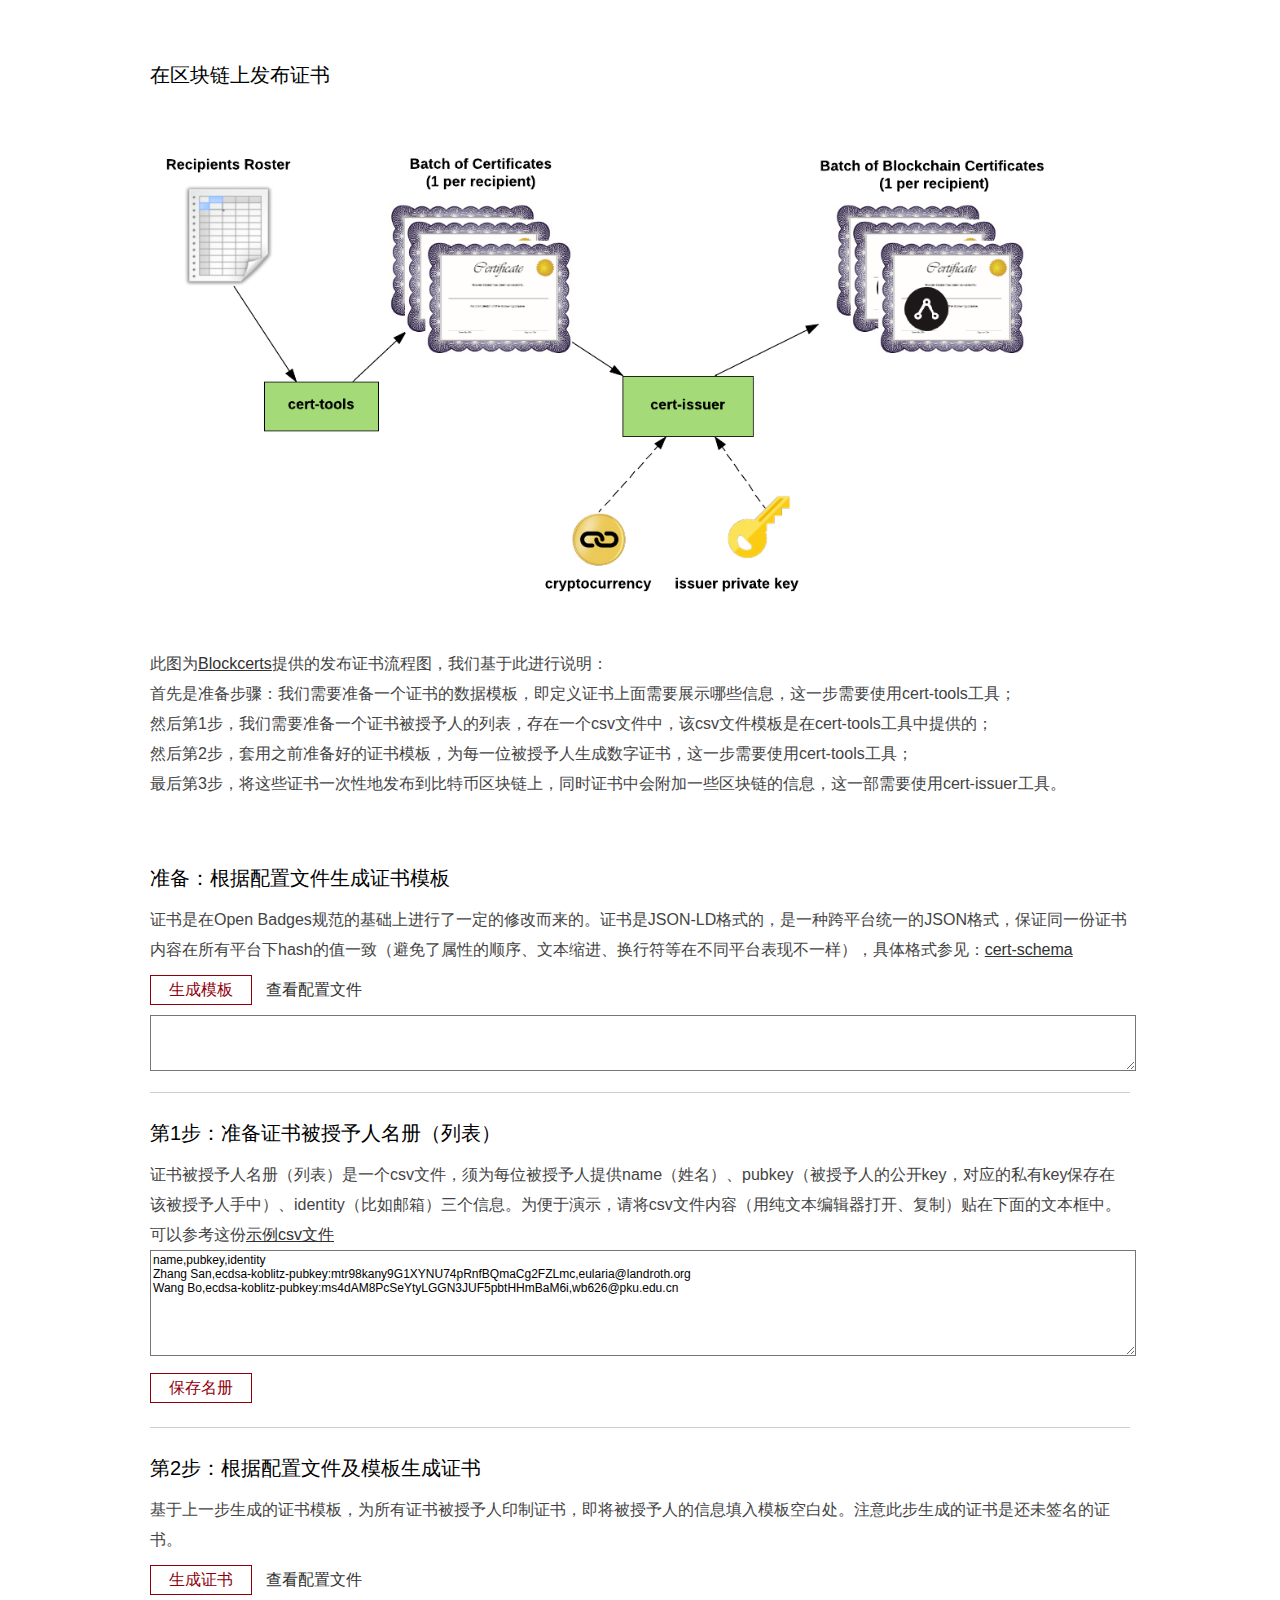
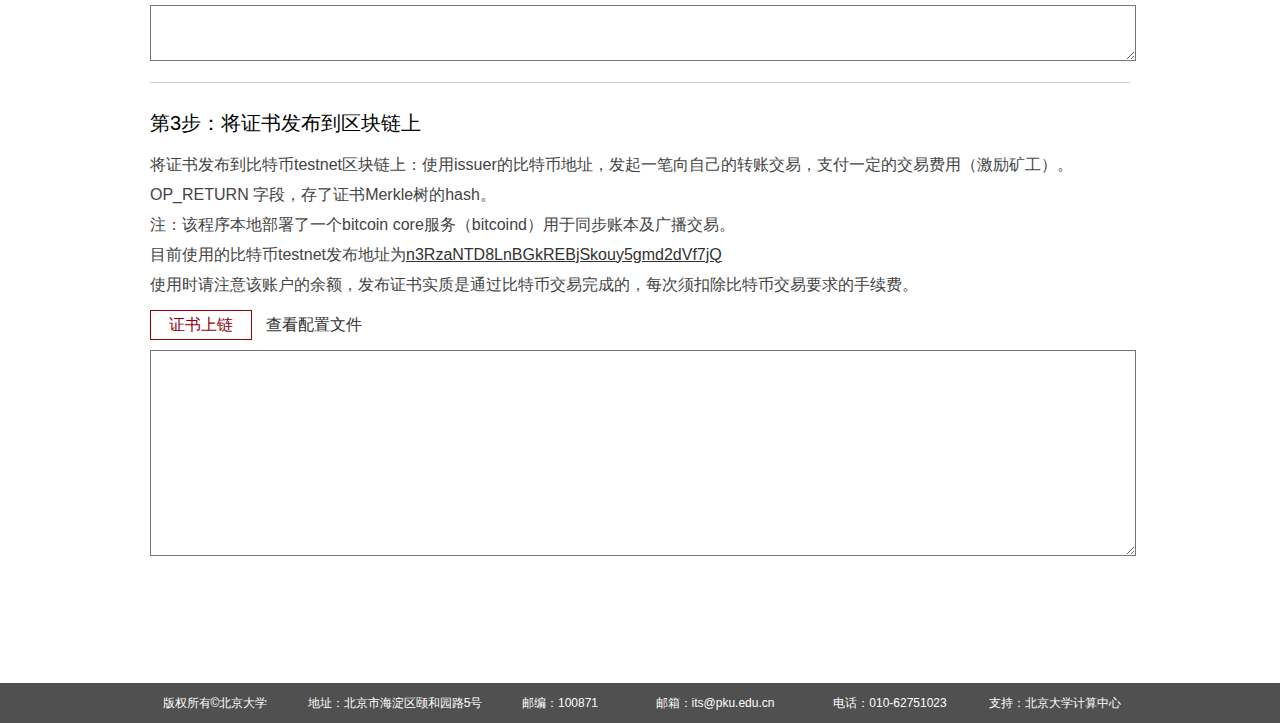
==== commit 3e9a5a1f: "change description" ====
--- a/issuer.html
+++ b/issuer.html
@@ -151,7 +151,8 @@
                             </table>
                             <p>将证书发布到比特币testnet区块链上：使用issuer的比特币地址，发起一笔向自己的转账交易，支付一定的交易费用（激励矿工）。OP_RETURN
                                 字段，存了证书Merkle树的hash。<br>
-                                注：该程序本地部署了一个bitcoin core服务（bitcoind）用于同步账本及广播交易 目前使用的比特币testnet发布地址为<a
+                                注：该程序本地部署了一个bitcoin core服务（bitcoind）用于同步账本及广播交易。<br>
+                                目前使用的比特币testnet发布地址为<a
                                         href="https://live.blockcypher.com/btc-testnet/address/n3RzaNTD8LnBGkREBjSkouy5gmd2dVf7jQ/"
                                         target="_blank" style="color:8f000b;text-decoration:underline;">n3RzaNTD8LnBGkREBjSkouy5gmd2dVf7jQ</a><br>
                                 使用时请注意该账户的余额，发布证书实质是通过比特币交易完成的，每次须扣除比特币交易要求的手续费。
